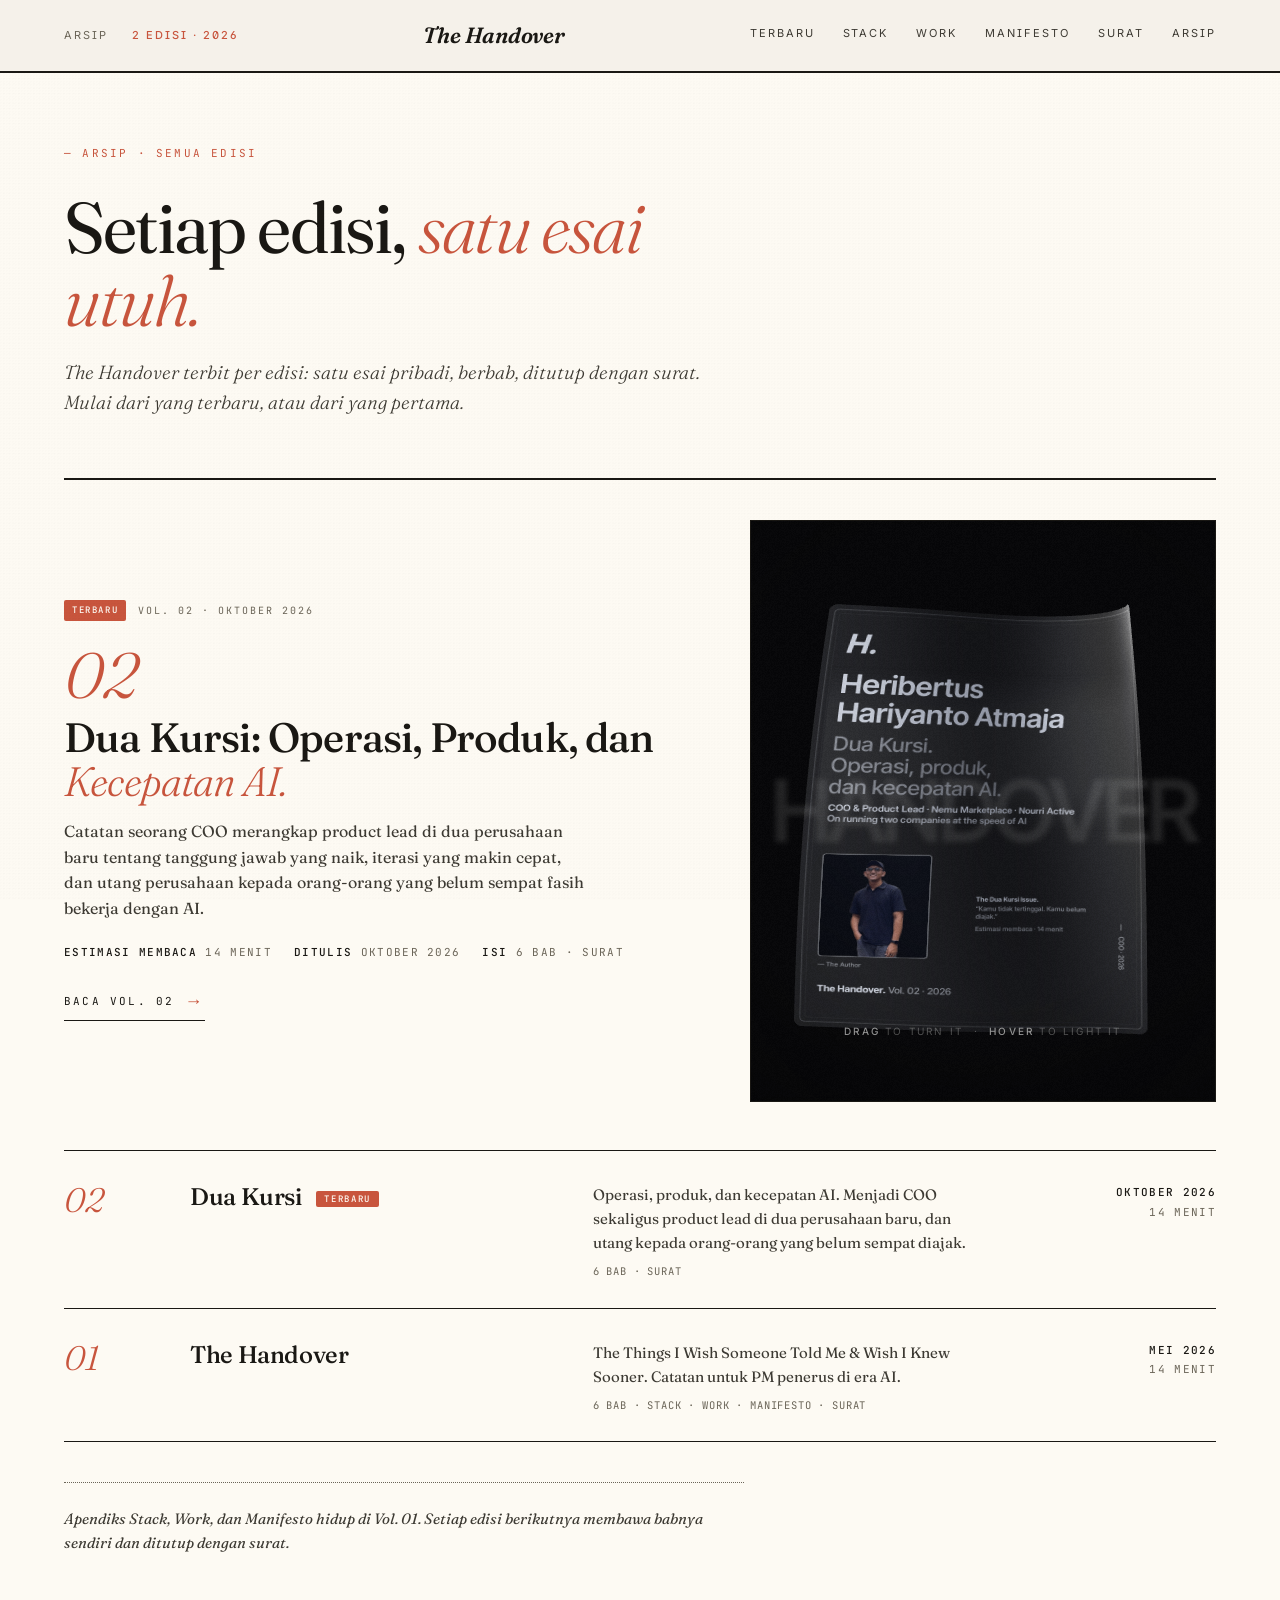
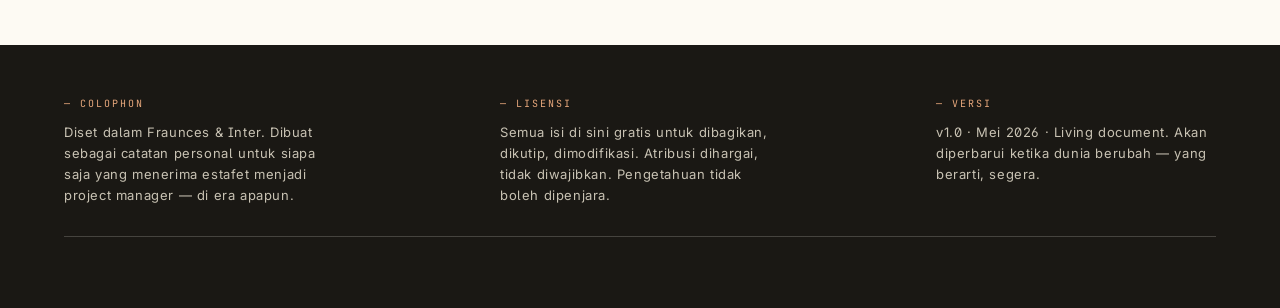
==== arsip/index.html @ 9d62be5c "Multi-issue site: WebGL paper hero, motion system, archive, Vol. 02 "Dua Kursi" - Hero is the ThreeU" ====
<!DOCTYPE html>
<html lang="id">
<head>
<meta charset="UTF-8">
<meta name="viewport" content="width=device-width, initial-scale=1.0">

<title>Arsip — The Handover · Heribertus Hariyanto Atmaja</title>
<meta name="description" content="Semua edisi The Handover, esai pribadi Heribertus Hariyanto Atmaja tentang menjadi project manager dan operator di era AI. Satu esai utuh per edisi.">
<meta name="author" content="Heribertus Hariyanto Atmaja">
<meta name="robots" content="index, follow">
<link rel="canonical" href="https://heri-page.vercel.app/arsip/">
<meta name="theme-color" content="#f5f1ea">
<meta name="color-scheme" content="light">
<link rel="icon" type="image/svg+xml" href="data:image/svg+xml,%3Csvg xmlns='http://www.w3.org/2000/svg' viewBox='0 0 32 32'%3E%3Crect width='32' height='32' fill='%23f5f1ea'/%3E%3Ctext x='16' y='24' font-family='Georgia,serif' font-size='22' font-weight='600' font-style='italic' fill='%23c8553d' text-anchor='middle'%3EH%3C/text%3E%3C/svg%3E">
<link rel="apple-touch-icon" href="/assets/author.jpg">
<meta property="og:type" content="website">
<meta property="og:site_name" content="The Handover">
<meta property="og:title" content="Arsip — The Handover">
<meta property="og:description" content="Semua edisi The Handover, satu esai pribadi utuh per edisi.">
<meta property="og:url" content="https://heri-page.vercel.app/arsip/">
<meta property="og:image" content="https://heri-page.vercel.app/assets/author.jpg">
<meta property="og:locale" content="id_ID">

<link rel="preconnect" href="https://fonts.googleapis.com">
<link rel="preconnect" href="https://fonts.gstatic.com" crossorigin>
<link href="https://fonts.googleapis.com/css2?family=Fraunces:opsz,wght@9..144,300;9..144,400;9..144,500;9..144,600;9..144,700;9..144,900&family=Inter:wght@300;400;500;600&family=JetBrains+Mono:wght@400;500&display=swap" rel="stylesheet">
<link rel="stylesheet" href="/src/shaders/threeui.css">
<link rel="stylesheet" href="/assets/site.css">
</head>
<body class="page-archive">

<!-- ============ MASTHEAD ============ -->
<header class="masthead">
  <div class="vol">
    <span>Arsip</span>
    <span>2 Edisi · 2026</span>
  </div>
  <div class="logo"><a href="/">The Handover</a></div>
  <nav>
    <a href="/">Terbaru</a>
    <a href="/#stack">Stack</a>
    <a href="/#portfolio">Work</a>
    <a href="/#manifesto">Manifesto</a>
    <a href="/#letter">Surat</a>
    <a href="/arsip/" aria-current="page">Arsip</a>
  </nav>
</header>

<!-- ============ ARSIP ============ -->
<main class="archive" id="arsip">
  <div class="archive-inner">
    <div class="section-label">— Arsip · Semua Edisi</div>
    <h1>Setiap edisi, <em>satu esai utuh.</em></h1>
    <p class="archive-lede">The Handover terbit per edisi: satu esai pribadi, berbab, ditutup dengan surat. Mulai dari yang terbaru, atau dari yang pertama.</p>

    <section class="issue-featured" aria-label="Edisi terbaru">
      <div>
        <div class="tag"><span class="issue-badge">Terbaru</span><span>Vol. 02 · Oktober 2026</span></div>
        <div class="num">02</div>
        <h2>Dua Kursi: Operasi, Produk, dan <em>Kecepatan AI.</em></h2>
        <p>Catatan seorang COO merangkap product lead di dua perusahaan baru tentang tanggung jawab yang naik, iterasi yang makin cepat, dan utang perusahaan kepada orang-orang yang belum sempat fasih bekerja dengan AI.</p>
        <div class="issue-meta"><span><b>Estimasi membaca</b> 14 menit</span><span><b>Ditulis</b> Oktober 2026</span><span><b>Isi</b> 6 bab · Surat</span></div>
        <a class="issue-cta" href="/vol-02-dua-kursi/">Baca Vol. 02 <i>→</i></a>
      </div>
      <!-- the cover is the issue's own glass sheet: <ThreeDPaper variant="original" /> with the Vol. 02 copy -->
      <div class="issue-cover" aria-hidden="true">
        <div class="shader-frame">
          <div class="threeui-background three-d-paper" data-variant="original" data-state="loading"
               data-sheet-title="Dua Kursi.|Operasi, produk,|dan kecepatan AI."
               data-sheet-vol="Vol. 02 · 2026"
               data-sheet-role="COO &amp; Product Lead · Nemu Marketplace · Nourri Active"
               data-sheet-kicker="On running two companies at the speed of AI"
               data-sheet-side="COO · 2026"
               data-sheet-issue="The Dua Kursi Issue."
               data-sheet-meta="Estimasi membaca · 14 menit"
               data-sheet-quote="“Kamu tidak tertinggal. Kamu belum diajak.”"
               style="position:relative;overflow:hidden;background:#08080a;pointer-events:auto"></div>
        </div>
        <div class="issue-cover-fallback"><span>Vol. 02 · 2026</span><strong>Dua Kursi</strong></div>
      </div>
    </section>

    <div class="issue-rows">
      <a class="issue" href="/vol-02-dua-kursi/">
        <div class="num">02</div>
        <div class="title">Dua Kursi <span class="issue-badge">Terbaru</span></div>
        <div class="desc">Operasi, produk, dan kecepatan AI. Menjadi COO sekaligus product lead di dua perusahaan baru, dan utang kepada orang-orang yang belum sempat diajak.<span>6 bab · Surat</span></div>
        <div class="side"><b>Oktober 2026</b>14 menit</div>
      </a>
      <a class="issue" href="/">
        <div class="num">01</div>
        <div class="title">The Handover</div>
        <div class="desc">The Things I Wish Someone Told Me &amp; Wish I Knew Sooner. Catatan untuk PM penerus di era AI.<span>6 bab · Stack · Work · Manifesto · Surat</span></div>
        <div class="side"><b>Mei 2026</b>14 menit</div>
      </a>
    </div>
    <p class="archive-note">Apendiks Stack, Work, dan Manifesto hidup di Vol. 01. Setiap edisi berikutnya membawa babnya sendiri dan ditutup dengan surat.</p>
  </div>
</main>

<!-- ============ COLOPHON ============ -->
<footer>
  <div class="colophon">
    <div class="colophon-block">
      <div class="ttl">— Colophon</div>
      <p>Diset dalam Fraunces &amp; Inter. Dibuat sebagai catatan personal untuk siapa saja yang menerima estafet menjadi project manager — di era apapun.</p>
    </div>
    <div class="colophon-block">
      <div class="ttl">— Lisensi</div>
      <p>Semua isi di sini gratis untuk dibagikan, dikutip, dimodifikasi. Atribusi dihargai, tidak diwajibkan. Pengetahuan tidak boleh dipenjara.</p>
    </div>
    <div class="colophon-block">
      <div class="ttl">— Versi</div>
      <p>v1.0 · Mei 2026 · Living document. Akan diperbarui ketika dunia berubah — yang berarti, segera.</p>
    </div>
  </div>
  <div class="footer-bottom">
    <span>© 2026 Heribertus Hariyanto Atmaja</span>
    <span>The Handover · Arsip semua edisi</span>
  </div>
</footer>

<script src="/assets/site.js" defer></script>

</body>
</html>
---- assets/site.css ----
/* The Handover — shared stylesheet. Extracted from index.html so every issue page and the archive share one design system. */
:root{
  --bg:#f5f1ea;
  --bg-alt:#ebe5d8;
  --ink:#1a1814;
  --ink-soft:#3d3a33;
  --muted:#6b6558;
  --rule:#1a1814;
  --accent:#c8553d;
  --accent-soft:#e8a87c;
  --paper:#fdfaf3;
  --highlight:#fff3a8;
}

*{box-sizing:border-box;margin:0;padding:0}
html{scroll-behavior:smooth}
.chapter,.intro,.toolstack,.portfolio,.manifesto,.letter{scroll-margin-top:80px}
@media (max-width:780px){
  .chapter,.intro,.toolstack,.portfolio,.manifesto,.letter{scroll-margin-top:64px}
}
:focus-visible{outline:2px solid var(--accent);outline-offset:3px;border-radius:2px}
body{
  background:var(--bg);
  color:var(--ink);
  font-family:'Fraunces',Georgia,serif;
  font-weight:400;
  line-height:1.6;
  overflow-x:hidden;
  font-feature-settings:"ss01","ss02";
}

/* Paper grain overlay */
body::before{
  content:"";
  position:fixed;
  inset:0;
  pointer-events:none;
  z-index:1;
  background-image:
    radial-gradient(circle at 20% 30%, rgba(0,0,0,0.015) 1px, transparent 1px),
    radial-gradient(circle at 80% 70%, rgba(0,0,0,0.02) 1px, transparent 1px);
  background-size:3px 3px, 5px 5px;
  opacity:0.6;
}

a{color:inherit;text-decoration:none}
a.ref{
  border-bottom:1px solid rgba(200,85,61,0.55);
  color:var(--accent);
  transition:all .2s ease;
  font-style:italic;
}
a.ref:hover{
  background:var(--accent);
  color:var(--paper);
  border-bottom-color:var(--accent);
}
a.ref:focus-visible{outline-offset:1px}

/* === MASTHEAD === */
.masthead{
  border-bottom:2px solid var(--ink);
  padding:18px 5vw;
  display:flex;
  justify-content:space-between;
  align-items:center;
  position:fixed;             /* floats over the hero; the page itself starts at y=0 underneath */
  top:0;left:0;right:0;
  background:var(--bg);
  z-index:50;
  font-family:'Inter',sans-serif;
  font-size:11px;
  text-transform:uppercase;
  letter-spacing:0.18em;
}
.masthead .vol{display:flex;gap:24px;color:var(--muted)}
.masthead .vol span:nth-child(2){color:var(--accent);font-weight:500}
.masthead .logo{
  font-family:'Fraunces',serif;
  font-size:22px;
  font-weight:600;
  font-style:italic;
  letter-spacing:-0.01em;
  text-transform:none;
}
.masthead nav{display:flex;gap:28px}
.masthead nav a{transition:color .2s;color:var(--ink-soft)}
.masthead nav a:hover{color:var(--accent)}

@media (max-width:780px){
  .masthead{flex-wrap:wrap;gap:10px;padding:14px 5vw}
  .masthead nav{display:none}
  .masthead .vol{font-size:10px;gap:14px}
}

/* === HERO === the banner is the ThreeUI 3D Paper scene alone. The glass
   sheet carries the name, title, role, kicker and quote itself, so no copy
   sits on top of it; the page's h1 stays in the DOM for search engines and
   screen readers (.sr-only). */
.hero{
  position:relative;
  overflow:hidden;
  background:#08080a;
  color:#f5f1ea;
  border-bottom:1px solid var(--ink);
  height:100vh;               /* full viewport: the fixed masthead floats over its top edge; vh fallback first */
  height:100svh;
  min-height:480px;
}
.hero-stage{
  position:absolute;
  inset:0;
  z-index:0;
}
.hero-stage .shader-frame{
  position:absolute;
  inset:0;
}
.hero-stage .three-d-paper{
  width:100%;
  height:100%;
}
/* the sheet's copy as real HTML: visually hidden (still read by assistive tech
   and search engines) unless WebGL is unavailable, when it becomes the banner */
.hero-text{
  position:absolute;
  width:1px;
  height:1px;
  padding:0;
  margin:-1px;
  overflow:hidden;
  clip:rect(0,0,0,0);
  white-space:nowrap;
  border:0;
}
.hero.no-webgl .hero-stage{display:none}
.hero.no-webgl .hero-text{
  position:absolute;
  inset:0;
  width:auto;
  height:auto;
  margin:0;
  padding:0 5vw;
  clip:auto;
  white-space:normal;
  display:flex;
  flex-direction:column;
  justify-content:center;
  gap:20px;
  max-width:820px;
}
.hero.no-webgl .hero-kicker{font-family:'JetBrains Mono',monospace;font-size:12px;letter-spacing:0.15em;text-transform:uppercase;color:var(--accent-soft)}
.hero.no-webgl h1{font-family:'Fraunces',serif;font-size:clamp(40px,5vw,88px);line-height:0.94;font-weight:400;letter-spacing:-0.035em}
.hero.no-webgl .hero-byline{font-family:'Inter',sans-serif;font-size:13px;letter-spacing:0.12em;text-transform:uppercase;line-height:1.7;color:rgba(245,241,234,.6)}
.hero.no-webgl blockquote{font-style:italic;font-size:16px;line-height:1.5;color:rgba(245,241,234,.78);padding-left:14px;border-left:3px solid var(--accent-soft);max-width:480px}
/* while the 630 KB scene loads: a faint outline where the sheet will land */
.hero-stage .three-d-paper::after{
  content:"";
  position:absolute;
  left:50%;
  top:50%;
  height:73.5%;
  aspect-ratio:2.30/2.72;
  max-width:88%;
  transform:translate(-50%,-50%);
  border:1px solid rgba(255,255,255,.16);
  border-radius:4px;
  opacity:0;
  transition:opacity .5s ease;
  pointer-events:none;
}
.hero-stage .three-d-paper[data-state="loading"]::after{opacity:1}
/* a quiet way down: the only host-side element drawn on the banner */
.hero-cue{
  position:absolute;
  left:5vw;
  bottom:28px;
  z-index:1;
  display:flex;
  align-items:center;
  gap:12px;
  font-family:'JetBrains Mono',monospace;
  font-size:11px;
  letter-spacing:0.2em;
  text-transform:uppercase;
  color:rgba(245,241,234,.55);
  transition:color .2s;
}
.hero-cue::before{
  content:"";
  width:32px;
  height:1px;
  background:currentColor;
}
.hero-cue:hover{color:var(--accent-soft)}

/* touch devices: the sheet keeps moving, but stops swallowing swipes so the page scrolls */
@media (pointer:coarse){
  .hero-stage .three-d-paper iframe,.issue-cover .three-d-paper iframe{pointer-events:none !important}
}

/* phones: a shorter band (72svh, never under 480px) keeps the sheet framed
   instead of floating in a full-height void */
@media (max-width:780px){
  .hero{height:72vh;height:72svh;min-height:480px;max-height:720px}
  .hero-cue{bottom:20px}
}

/* === DROPCAP INTRO === */
.intro{
  padding:80px 5vw;
  border-bottom:1px solid var(--ink);
  background:var(--paper);
}
.intro-inner{
  max-width:780px;
  margin:0 auto;
}
.intro .section-label{
  font-family:'JetBrains Mono',monospace;
  font-size:11px;
  letter-spacing:0.2em;
  color:var(--accent);
  text-transform:uppercase;
  margin-bottom:40px;
  text-align:center;
}
.intro p{
  font-size:22px;
  line-height:1.65;
  margin-bottom:24px;
  color:var(--ink-soft);
  font-weight:300;
}
.intro p:first-of-type::first-letter{
  font-family:'Fraunces',serif;
  float:left;
  font-size:96px;
  line-height:0.85;
  font-weight:500;
  padding:6px 14px 0 0;
  color:var(--accent);
  font-style:italic;
}
.intro p strong{
  font-weight:500;
  color:var(--ink);
  background:linear-gradient(transparent 65%, var(--highlight) 65%);
  padding:0 2px;
}
.intro p strong.no-mark{background:none;padding:0}

/* === CHAPTER === */
.chapter{
  padding:100px 5vw;
  border-bottom:1px solid var(--ink);
  position:relative;
}
.chapter:nth-child(even){background:var(--bg-alt)}
.chapter-inner{
  max-width:1200px;
  margin:0 auto;
  display:grid;
  grid-template-columns:200px 1fr;
  gap:80px;
}
.chapter-meta{
  position:sticky;
  top:120px;
  align-self:start;
}
.chapter-number{
  font-family:'Fraunces',serif;
  font-style:italic;
  font-size:96px;
  line-height:0.9;
  font-weight:300;
  color:var(--accent);
  margin-bottom:14px;
}
.chapter-tag{
  font-family:'JetBrains Mono',monospace;
  font-size:11px;
  letter-spacing:0.18em;
  text-transform:uppercase;
  color:var(--muted);
  padding-top:14px;
  border-top:1px solid var(--ink);
}
.chapter-tag span{display:block;color:var(--ink);margin-top:4px;font-weight:500}

.chapter-body h2{
  font-family:'Fraunces',serif;
  font-size:clamp(36px,5vw,64px);
  line-height:1.02;
  font-weight:400;
  letter-spacing:-0.025em;
  margin-bottom:28px;
  max-width:680px;
}
.chapter-body h2 em{font-style:italic;color:var(--accent);font-weight:300}
.chapter-body .lede{
  font-size:20px;
  line-height:1.55;
  color:var(--ink-soft);
  margin-bottom:40px;
  max-width:640px;
  font-weight:300;
  font-style:italic;
}
.chapter-body p{
  font-size:18px;
  line-height:1.75;
  margin-bottom:22px;
  max-width:620px;
  color:var(--ink-soft);
}
.chapter-body p strong{color:var(--ink);font-weight:600}
.chapter-body h3{
  font-family:'Fraunces',serif;
  font-size:24px;
  font-weight:600;
  letter-spacing:-0.01em;
  margin:40px 0 14px;
  color:var(--ink);
}
.chapter-body h3::before{
  content:"§ ";
  color:var(--accent);
  font-style:italic;
  font-weight:300;
}

.pullquote{
  font-family:'Fraunces',serif;
  font-style:italic;
  font-size:32px;
  line-height:1.3;
  color:var(--ink);
  margin:48px 0;
  padding:32px 0;
  border-top:2px solid var(--ink);
  border-bottom:2px solid var(--ink);
  font-weight:400;
  max-width:680px;
  position:relative;
}
.pullquote::before{
  content:"\201C";
  font-size:80px;
  position:absolute;
  top:-8px;
  left:-50px;
  color:var(--accent);
  line-height:1;
  font-style:normal;
}
.pullquote.side{
  border-top:none;
  border-bottom:none;
  border-left:3px solid var(--accent);
  padding:8px 0 8px 28px;
  font-size:28px;
}
.pullquote.side::before{display:none}
.pullquote.minimal{
  border:none;
  padding:8px 0;
  font-size:30px;
  text-align:center;
  max-width:560px;
  margin:48px auto;
}
.pullquote.minimal::before{
  position:static;
  display:block;
  font-size:48px;
  text-align:center;
  margin-bottom:-12px;
}
@media (max-width:780px){
  .pullquote::before{display:none}
  .pullquote.side{padding-left:18px}
}

ul.notes{
  list-style:none;
  margin:24px 0 32px;
  padding:0;
  max-width:640px;
}
ul.notes li{
  padding:14px 0 14px 32px;
  border-bottom:1px dotted var(--muted);
  font-size:17px;
  line-height:1.65;
  color:var(--ink-soft);
  position:relative;
}
ul.notes li::before{
  content:"❦";
  position:absolute;
  left:0;
  top:14px;
  color:var(--accent);
  font-size:16px;
}
ul.notes li:last-child{border-bottom:none}
ul.notes li strong{color:var(--ink);font-weight:600}

/* Reference box at end of each chapter */
.refs{
  margin-top:48px;
  padding:24px 28px;
  background:var(--paper);
  border-left:3px solid var(--accent);
  max-width:640px;
}
.refs .refs-title{
  font-family:'JetBrains Mono',monospace;
  font-size:10px;
  letter-spacing:0.2em;
  text-transform:uppercase;
  color:var(--accent);
  margin-bottom:14px;
}
.refs ol{
  list-style:none;
  counter-reset:refs;
  padding:0;
}
.refs ol li{
  counter-increment:refs;
  padding:8px 0 8px 32px;
  position:relative;
  font-size:14px;
  line-height:1.5;
  color:var(--ink-soft);
  border-bottom:1px dotted #d0c8b5;
}
.refs ol li:last-child{border-bottom:none}
.refs ol li::before{
  content:"[" counter(refs) "]";
  position:absolute;
  left:0;
  top:8px;
  font-family:'JetBrains Mono',monospace;
  font-size:11px;
  color:var(--accent);
  font-weight:500;
}

@media (max-width:980px){
  .chapter-inner{grid-template-columns:1fr;gap:30px}
  .chapter-meta{position:static;display:flex;align-items:baseline;gap:14px}
  .chapter-number{font-size:42px;margin-bottom:0}
  .chapter-tag{border-top:none;padding-top:0;font-size:10px}
  .chapter-tag span{display:inline;margin-top:0;margin-left:6px}
}

/* === TOOL STACK SECTION === */
.toolstack{
  padding:100px 5vw;
  background:var(--ink);
  color:var(--bg);
  border-bottom:1px solid var(--ink);
}
.toolstack-inner{max-width:1200px;margin:0 auto}
.toolstack .section-label{
  font-family:'JetBrains Mono',monospace;
  font-size:11px;
  letter-spacing:0.2em;
  color:var(--accent-soft);
  text-transform:uppercase;
  margin-bottom:30px;
}
.toolstack h2{
  font-family:'Fraunces',serif;
  font-size:clamp(36px,5vw,72px);
  font-weight:300;
  letter-spacing:-0.025em;
  line-height:1.02;
  margin-bottom:60px;
  max-width:900px;
}
.toolstack h2 em{font-style:italic;color:var(--accent-soft)}

.tool-grid{
  display:grid;
  grid-template-columns:repeat(3,1fr);
  gap:1px;
  background:rgba(245,241,234,0.15);
  border:1px solid rgba(245,241,234,0.15);
}
.tool-card{
  background:var(--ink);
  padding:32px 28px;
  transition:background .3s;
  cursor:default;
  position:relative;
}
.tool-card:hover{background:#252118}
.tool-card .tool-cat{
  font-family:'JetBrains Mono',monospace;
  font-size:10px;
  letter-spacing:0.18em;
  color:var(--accent-soft);
  text-transform:uppercase;
  margin-bottom:14px;
}
.tool-card h4{
  font-family:'Fraunces',serif;
  font-size:24px;
  font-weight:500;
  margin-bottom:8px;
  letter-spacing:-0.01em;
}
.tool-card h4 a{
  border-bottom:1px solid transparent;
  transition:border-color .2s;
}
.tool-card h4 a:hover{border-bottom-color:var(--accent-soft)}
.tool-card p{
  font-size:14px;
  line-height:1.55;
  color:#c8c2b3;
  font-weight:300;
}
.tool-card .use-case{
  margin-top:14px;
  padding-top:14px;
  border-top:1px dotted rgba(245,241,234,0.2);
  font-size:13px;
  font-style:italic;
  color:var(--accent-soft);
}

@media (max-width:780px){.tool-grid{grid-template-columns:1fr}}

/* === PORTFOLIO / SELECTED WORK === */
.portfolio{
  padding:100px 5vw;
  background:var(--paper);
  border-bottom:1px solid var(--ink);
  position:relative;
}
.portfolio-inner{max-width:1200px;margin:0 auto}
.portfolio .section-label{
  font-family:'JetBrains Mono',monospace;
  font-size:11px;
  letter-spacing:0.2em;
  color:var(--accent);
  text-transform:uppercase;
  margin-bottom:30px;
}
.portfolio h2{
  font-family:'Fraunces',serif;
  font-size:clamp(36px,5vw,72px);
  font-weight:400;
  letter-spacing:-0.025em;
  line-height:1.02;
  margin-bottom:24px;
  max-width:900px;
}
.portfolio h2 em{font-style:italic;color:var(--accent);font-weight:300}
.portfolio .portfolio-lede{
  font-size:19px;
  line-height:1.6;
  color:var(--ink-soft);
  max-width:680px;
  margin-bottom:70px;
  font-style:italic;
  font-weight:300;
}

.project-list{
  display:flex;
  flex-direction:column;
  border-top:2px solid var(--ink);
}
.project{
  display:grid;
  grid-template-columns:80px 1fr 1.5fr 180px;
  gap:40px;
  padding:36px 0 32px;
  border-bottom:1px solid var(--ink);
  align-items:start;
  transition:background .3s, padding-left .3s;
  position:relative;
}
.project:hover{
  background:var(--bg-alt);
  padding-left:16px;
}
.project::after{
  content:"→";
  position:absolute;
  right:0;
  top:36px;
  font-size:24px;
  color:var(--muted);
  opacity:0;
  transition:opacity .3s, transform .3s;
  font-family:'Fraunces',serif;
}
.project:hover::after{opacity:1; transform:translateX(4px)}

.project-number{
  font-family:'Fraunces',serif;
  font-style:italic;
  font-size:36px;
  font-weight:300;
  color:var(--accent);
  line-height:1;
}
.project-title{
  font-family:'Fraunces',serif;
  font-size:26px;
  font-weight:500;
  letter-spacing:-0.015em;
  line-height:1.15;
  color:var(--ink);
}
.project-title .project-status{
  display:inline-block;
  font-family:'JetBrains Mono',monospace;
  font-size:9px;
  letter-spacing:0.18em;
  text-transform:uppercase;
  background:var(--accent);
  color:var(--paper);
  padding:3px 8px;
  margin-left:10px;
  vertical-align:middle;
  font-weight:500;
  border-radius:2px;
}
.project-title .project-status.current{background:var(--ink)}
.project-desc{
  font-size:15px;
  line-height:1.65;
  color:var(--ink-soft);
}
.project-desc .project-stack{
  display:block;
  margin-top:10px;
  font-family:'JetBrains Mono',monospace;
  font-size:11px;
  letter-spacing:0.08em;
  color:var(--muted);
  text-transform:uppercase;
}
.project-meta{
  text-align:right;
  font-family:'JetBrains Mono',monospace;
  font-size:11px;
  letter-spacing:0.12em;
  color:var(--muted);
  text-transform:uppercase;
  line-height:1.8;
}
.project-meta strong{
  display:block;
  color:var(--ink);
  font-weight:500;
}
.project-meta .meta-flag{
  display:inline-block;
  width:18px;
  height:12px;
  margin-right:6px;
  vertical-align:-1px;
  border:1px solid rgba(26,24,20,0.2);
}

@media (max-width:980px){
  .project{
    grid-template-columns:50px 1fr;
    gap:18px 20px;
    padding:30px 0 26px;
  }
  .project-number{font-size:28px}
  .project-title{font-size:22px; grid-column:2}
  .project-desc{grid-column:1 / -1; padding-left:0; margin-top:6px}
  .project-meta{grid-column:1 / -1; text-align:left; margin-top:8px}
  .project::after{display:none}
  .project:hover{padding-left:0}
}

.portfolio-note{
  margin-top:50px;
  padding-top:30px;
  border-top:1px dotted var(--muted);
  font-size:15px;
  line-height:1.6;
  color:var(--ink-soft);
  font-style:italic;
  max-width:680px;
}
.portfolio-note strong{
  font-style:normal;
  color:var(--ink);
  font-weight:500;
}

/* === MANIFESTO === */
.manifesto{
  padding:120px 5vw;
  background:var(--paper);
  border-bottom:1px solid var(--ink);
  text-align:center;
}
.manifesto-inner{max-width:900px;margin:0 auto}
.manifesto .section-label{
  font-family:'JetBrains Mono',monospace;
  font-size:11px;
  letter-spacing:0.2em;
  color:var(--accent);
  text-transform:uppercase;
  margin-bottom:40px;
}
.manifesto h2{
  font-family:'Fraunces',serif;
  font-size:clamp(40px,6vw,88px);
  font-weight:300;
  font-style:italic;
  letter-spacing:-0.03em;
  line-height:1.05;
  margin-bottom:48px;
}
.manifesto h2 strong{
  font-style:normal;
  font-weight:500;
  background:linear-gradient(transparent 65%, var(--highlight) 65%);
  padding:0 4px;
}
.manifesto .principles{
  display:grid;
  grid-template-columns:repeat(2,1fr);
  gap:48px 60px;
  text-align:left;
  margin-top:60px;
}
.principle{position:relative;padding-top:16px}
.principle::before{
  content:"";
  position:absolute;
  top:0;
  left:0;
  width:40px;
  height:2px;
  background:var(--accent);
}
.principle h3{
  font-family:'Fraunces',serif;
  font-size:22px;
  font-weight:600;
  letter-spacing:-0.01em;
  margin-bottom:10px;
}
.principle p{
  font-size:15px;
  line-height:1.6;
  color:var(--ink-soft);
}
@media (max-width:780px){.manifesto .principles{grid-template-columns:1fr}}

/* === CLOSING LETTER === */
.letter{
  padding:120px 5vw;
  background:var(--bg);
}
.letter-inner{
  max-width:680px;
  margin:0 auto;
  position:relative;
}
.letter .stamp{
  position:absolute;
  top:-40px;
  right:-20px;
  font-family:'JetBrains Mono',monospace;
  font-size:10px;
  color:var(--accent);
  border:2px solid var(--accent);
  padding:14px 18px;
  letter-spacing:0.15em;
  transform:rotate(8deg);
  text-transform:uppercase;
  background:var(--paper);
}
@media (max-width:780px){.letter .stamp{position:static;display:inline-block;transform:none;margin-bottom:30px}}

.letter .salutation{
  font-family:'Fraunces',serif;
  font-style:italic;
  font-size:36px;
  font-weight:400;
  margin-bottom:32px;
  letter-spacing:-0.01em;
}
.letter p{
  font-family:'Fraunces',serif;
  font-size:19px;
  line-height:1.7;
  color:var(--ink-soft);
  margin-bottom:22px;
  font-weight:400;
}
.letter p strong{color:var(--ink);font-weight:500}
.letter .signoff{
  margin-top:48px;
  padding-top:32px;
  border-top:1px solid var(--ink);
}
.letter .signoff-text{
  font-family:'Fraunces',serif;
  font-style:italic;
  font-size:22px;
  margin-bottom:8px;
}
.letter .signature{
  font-family:'Fraunces',serif;
  font-size:42px;
  font-weight:500;
  font-style:italic;
  color:var(--accent);
  letter-spacing:-0.02em;
  margin-bottom:6px;
}
.letter .signature-role{
  font-family:'JetBrains Mono',monospace;
  font-size:11px;
  letter-spacing:0.18em;
  text-transform:uppercase;
  color:var(--muted);
}

.contact-strip{
  margin-top:60px;
  padding:32px;
  border:1px solid var(--ink);
  display:flex;
  justify-content:space-between;
  align-items:center;
  flex-wrap:wrap;
  gap:24px;
  background:var(--paper);
}
.contact-strip .ct-label{
  font-family:'JetBrains Mono',monospace;
  font-size:11px;
  letter-spacing:0.2em;
  text-transform:uppercase;
  color:var(--muted);
}
.contact-strip .ct-links{display:flex;gap:24px;flex-wrap:wrap}
.contact-strip .ct-links a{
  font-family:'Inter',sans-serif;
  font-size:13px;
  letter-spacing:0.05em;
  border-bottom:1px solid var(--ink);
  padding-bottom:2px;
  transition:all .2s;
}
.contact-strip .ct-links a:hover{color:var(--accent);border-color:var(--accent)}

/* === COLOPHON === */
footer{
  background:var(--ink);
  color:var(--bg);
  padding:50px 5vw 30px;
  font-family:'Inter',sans-serif;
  font-size:12px;
  letter-spacing:0.05em;
}
footer .colophon{
  max-width:1200px;
  margin:0 auto;
  display:flex;
  justify-content:space-between;
  align-items:flex-start;
  flex-wrap:wrap;
  gap:30px;
  padding-bottom:30px;
  border-bottom:1px solid rgba(245,241,234,0.2);
}
footer .colophon-block{max-width:280px}
footer .colophon-block .ttl{
  font-family:'JetBrains Mono',monospace;
  font-size:10px;
  letter-spacing:0.2em;
  text-transform:uppercase;
  color:var(--accent-soft);
  margin-bottom:10px;
}
footer .colophon-block p{
  font-size:13px;
  line-height:1.6;
  color:#c8c2b3;
}
footer .footer-bottom{
  max-width:1200px;
  margin:24px auto 0;
  display:flex;
  justify-content:space-between;
  flex-wrap:wrap;
  gap:14px;
  color:#8a8475;
  font-size:11px;
  text-transform:uppercase;
  letter-spacing:0.15em;
}

/* === RESPONSIVE TYPOGRAPHY === */
@media (max-width:600px){
  .chapter{padding:70px 5vw}
  .intro,.toolstack,.manifesto,.letter{padding:70px 5vw}
  .tool-card{padding:24px 20px}
}

/* ===================================================================
   MOTION SYSTEM — editorial. The type and the rules move, the body copy
   stays still. Pre-states exist only on .fx (added by the script at the
   end of the page) or under html.js, so with JS off everything renders
   as before. Interactive layer: reading-progress line, sliding active-nav
   indicator, chapter numerals that fill as they are read, hover underlines
   that draw, pointer spotlight on cards and rows, transform-only row hover.
   =================================================================== */
:root{--ease-out:cubic-bezier(.22,1,.36,1);--ease-io:cubic-bezier(.65,0,.35,1);--settle:cubic-bezier(.34,1.45,.64,1)}

/* --- Masthead: reading-progress line riding the bottom rule --- */
.js .masthead::after{content:"";position:absolute;left:0;right:0;bottom:-2px;height:2px;background:var(--accent);transform:scaleX(var(--read,0));transform-origin:0 50%;pointer-events:none}
/* nav: hover underline draws L→R and retracts to the right; an accent indicator slides to the active link */
.js .masthead nav{position:relative}
.js .masthead nav a{padding-bottom:3px;background:linear-gradient(currentColor,currentColor) right bottom/0 1px no-repeat;transition:color .2s,background-size .35s var(--ease-io)}
.js .masthead nav a:hover,.js .masthead nav a:focus-visible{background-position:left bottom;background-size:100% 1px}
.js .masthead nav a.is-active{color:var(--ink)}
.js .masthead nav a.is-active:hover,.js .masthead nav a.is-active:focus-visible{color:var(--accent)}
.js .masthead nav::after{content:"";position:absolute;left:0;bottom:0;width:1px;height:1px;background:var(--accent);opacity:0;transform:translateX(var(--nav-x,0px)) scaleX(var(--nav-w,0));transform-origin:0 50%;transition:transform .5s var(--ease-io),opacity .3s;pointer-events:none}
.js .masthead nav.has-active::after{opacity:1}
/* over the hero the masthead is transparent and set in light type; once the reader
   scrolls (JS adds .is-scrolled past 8px) the cream bar and the ink rule return */
.js .masthead{transition:background-color .35s var(--ease-io),border-color .35s var(--ease-io)}
.js .masthead .logo,.js .masthead .vol,.js .masthead .vol span{transition:color .35s var(--ease-io)}
.js .has-hero .masthead:not(.is-scrolled){background:transparent;border-bottom-color:transparent}
.js .has-hero .masthead:not(.is-scrolled) .logo{color:#f5f1ea}
.js .has-hero .masthead:not(.is-scrolled) .vol{color:rgba(245,241,234,.62)}
.js .has-hero .masthead:not(.is-scrolled) .vol span:nth-child(2){color:var(--accent-soft)}
.js .has-hero .masthead:not(.is-scrolled) nav a{color:rgba(245,241,234,.72)}
.js .has-hero .masthead:not(.is-scrolled) nav a.is-active{color:#f5f1ea}
.js .has-hero .masthead:not(.is-scrolled) nav a:hover,.js .has-hero .masthead:not(.is-scrolled) nav a:focus-visible,
.js .has-hero .masthead:not(.is-scrolled) nav a.is-active:hover,.js .has-hero .masthead:not(.is-scrolled) nav a.is-active:focus-visible{color:var(--accent-soft)}

/* --- Kickers --- */
.section-label.fx{opacity:0;transform:translateX(-12px);transition:opacity .6s,transform .7s var(--ease-out)}
.section-label.fx.show{opacity:1;transform:none}

/* --- Masked word reveal (h2). Padding + negative margin give glyphs and italic overhangs headroom --- */
.is-split .w{display:inline-block;vertical-align:top;overflow:hidden;padding:.08em .12em .16em;margin:-.08em -.12em -.16em}
.is-split .w>span{display:inline-block;transition:transform .9s var(--ease-out);transition-delay:min(calc(var(--i,0) * 45ms + 80ms),640ms)}
.fx.is-split:not(.show) .w>span{transform:translateY(125%)}

/* --- Intro dropcap (JS wraps the letter; ::first-letter neutralised on that paragraph only) --- */
.intro p.has-dropcap::first-letter{float:none;font-size:inherit;line-height:inherit;padding:0;color:inherit;font-style:inherit;font-weight:inherit}
.intro .dropcap{float:left;font-family:'Fraunces',serif;font-size:96px;line-height:.85;font-weight:500;font-style:italic;padding:6px 14px 0 0;color:var(--accent)}
.intro p.fx .dropcap{opacity:0;transform:translateY(.18em);transition:opacity .5s .1s,transform .9s .1s var(--settle)}
.intro p.fx.show .dropcap{opacity:1;transform:none}

/* --- Marker highlights sweep in (intro strong, manifesto h2 strong) --- */
.fx.mark{background-repeat:no-repeat;background-size:0% 100%;transition:background-size .8s var(--ease-io) .25s}
.fx.mark.show{background-size:100% 100%}

/* --- Chapter meta: numeral settles, tag rule draws, numeral fills as the chapter is read --- */
.chapter-meta.fx .chapter-number{opacity:0;transform:translateY(.28em);transition:opacity .6s,transform 1s var(--settle)}
.chapter-meta.fx.show .chapter-number{opacity:1;transform:none}
.chapter-tag{position:relative}
.chapter-meta.fx .chapter-tag{border-top-color:transparent}
.chapter-meta.fx .chapter-tag::before{content:"";position:absolute;left:0;right:0;top:-1px;height:1px;background:var(--ink);transform:scaleX(0);transform-origin:left;transition:transform .9s var(--ease-io) .15s}
.chapter-meta.fx.show .chapter-tag::before{transform:scaleX(1)}
/* a translucent veil in the section's own colour covers the unread part of the numeral;
   --depth (0→1, set on .chapter while scrolling) uncovers it from the bottom up */
.js .chapter-number{position:relative}
.js .chapter-number::after{content:"";position:absolute;inset:0 -.12em 0 -.12em;background:rgba(245,241,234,.68);clip-path:inset(0 0 calc(var(--depth,0) * 100%) 0);pointer-events:none;transition:clip-path .25s linear}
.js .chapter:nth-child(even) .chapter-number::after{background:rgba(235,229,216,.7)}
@media (max-width:980px){.chapter-meta.fx .chapter-tag::before{display:none}}

/* --- Chapter body --- */
.lede.fx,.portfolio-lede.fx{opacity:0;transform:translateY(10px);transition:opacity .7s .35s,transform .8s .35s var(--ease-out)}
.lede.fx.show,.portfolio-lede.fx.show{opacity:1;transform:none}
.chapter-body h3.fx{clip-path:inset(-.15em 100% -.4em -.1em);transition:clip-path .9s var(--ease-io)}
.chapter-body h3.fx.show{clip-path:inset(-.15em -.2em -.4em -.1em)}

/* pullquote rules draw, quote mark inks in */
.pullquote.fx:not(.side):not(.minimal){border-color:transparent;background:linear-gradient(var(--ink),var(--ink)) left top/0% 2px no-repeat,linear-gradient(var(--ink),var(--ink)) left bottom/0% 2px no-repeat;background-origin:border-box;transition:background-size 1s var(--ease-io)}
.pullquote.fx.show:not(.side):not(.minimal){background-size:100% 2px,100% 2px}
.pullquote.side.fx{border-left-color:transparent;background:linear-gradient(var(--accent),var(--accent)) left top/3px 0% no-repeat;background-origin:border-box;transition:background-size .9s var(--ease-io)}
.pullquote.side.fx.show{background-size:3px 100%}
.pullquote.fx::before{opacity:0;transform:translateY(-12px);transition:opacity .5s .45s,transform .7s .45s var(--settle)}
.pullquote.fx.show::before{opacity:1;transform:none}

/* fleuron bullets settle, staggered */
ul.notes.fx li::before{opacity:0;transform:scale(.3) rotate(-60deg);transition:opacity .4s,transform .7s var(--settle);transition-delay:calc(var(--i,0) * 80ms)}
ul.notes.fx.show li::before{opacity:1;transform:none}

/* refs: accent bar grows, items slide in */
.refs{position:relative}
.refs.fx{border-left-color:transparent}
.refs.fx::before{content:"";position:absolute;left:-3px;top:0;bottom:0;width:3px;background:var(--accent);transform:scaleY(0);transform-origin:top;transition:transform .9s var(--ease-io)}
.refs.fx.show::before{transform:scaleY(1)}
.refs.fx ol li{opacity:0;transform:translateX(-8px);transition:opacity .5s calc(var(--i,0) * 70ms + .2s),transform .6s var(--ease-out) calc(var(--i,0) * 70ms + .2s)}
.refs.fx.show ol li{opacity:1;transform:none}

/* --- Toolstack --- */
.tool-card.fx{opacity:0;transform:translateY(16px);transition:background .3s,opacity .6s calc(var(--i,0) * 70ms),transform .8s var(--ease-out) calc(var(--i,0) * 70ms)}
.tool-card.fx.show{opacity:1;transform:none}
.js .tool-card h4 a{border-bottom-color:transparent;background:linear-gradient(var(--accent-soft),var(--accent-soft)) right bottom/0 1px no-repeat;transition:background-size .35s var(--ease-io)}
.js .tool-card h4 a:hover,.js .tool-card h4 a:focus-visible{border-bottom-color:transparent;background-position:left bottom;background-size:100% 1px}

/* pointer spotlight (dark cards + project rows); content lifted above the glow */
.spot>*{position:relative}
.spot::before{content:"";position:absolute;inset:0;pointer-events:none;opacity:0;transition:opacity .45s;background:radial-gradient(280px circle at var(--mx,50%) var(--my,50%),var(--spot,rgba(232,168,124,.16)),transparent 65%)}
.spot:hover::before{opacity:1}
.project.spot{--spot:rgba(200,85,61,.09)}

/* --- Portfolio --- */
.project-list.fx{border-top-color:transparent;background:linear-gradient(var(--ink),var(--ink)) left top/0% 2px no-repeat;background-origin:border-box;transition:background-size 1.1s var(--ease-io)}
.project-list.fx.show{background-size:100% 2px}
.project.fx{opacity:0;transform:translateY(14px);transition:background .3s,padding-left .3s,opacity .7s,transform .8s var(--ease-out)}
.project.fx.show{opacity:1;transform:none}
@media (hover:hover) and (min-width:981px){
  .js .project:hover{padding-left:0}  /* transform-only "row opens" replaces the layout-shifting hover */
  .js .project>.project-number,.js .project>.project-title,.js .project>.project-desc,.js .project>.project-meta{transition:transform .45s var(--ease-out)}
  .js .project:hover>.project-number,.js .project:hover>.project-title,.js .project:hover>.project-desc{transform:translateX(14px)}
  .js .project:hover>.project-meta{transform:translateX(-34px)}  /* makes room for the → arrow */
}

/* --- Manifesto --- */
.principle.fx::before{transform:scaleX(0);transform-origin:left;transition:transform .8s var(--ease-io) calc(var(--i,0) * 90ms)}
.principle.fx.show::before{transform:none}
.principle.fx h3,.principle.fx p{opacity:0;transform:translateY(8px);transition:opacity .6s calc(var(--i,0) * 90ms + .15s),transform .7s var(--ease-out) calc(var(--i,0) * 90ms + .15s)}
.principle.fx.show h3,.principle.fx.show p{opacity:1;transform:none}
@media (hover:hover){.js .principle::before{transition:transform .5s var(--ease-out)}.js .principle:hover::before{transform:scaleX(2.5)}}

/* --- Letter: the stamp comes down like a stamp, the signature writes itself --- */
.letter .stamp.fx{opacity:0;transition:opacity .2s .4s}
.letter .stamp.fx.show{opacity:1}
@media (min-width:781px){
  .letter .stamp.fx.show{animation:stamp-in .9s cubic-bezier(.2,.8,.2,1) .4s backwards}
}
@keyframes stamp-in{0%{transform:rotate(-4deg) scale(1.35)}45%{transform:rotate(11deg) scale(.98)}70%{transform:rotate(6deg) scale(1.02)}100%{transform:rotate(8deg) scale(1)}}
.letter .salutation.fx{clip-path:inset(-.2em 100% -.4em -.1em);transition:clip-path 1s var(--ease-io)}
.letter .salutation.fx.show{clip-path:inset(-.2em -.2em -.4em -.1em)}
.letter .signoff.fx{border-top-color:transparent;background:linear-gradient(var(--ink),var(--ink)) left top/0% 1px no-repeat;background-origin:border-box;transition:background-size 1s var(--ease-io)}
.letter .signoff.fx.show{background-size:100% 1px}
.letter .signoff.fx .signature{clip-path:inset(-.25em 100% -.45em -.1em);transition:clip-path 1.4s var(--ease-io) .4s}
.letter .signoff.fx.show .signature{clip-path:inset(-.25em -.3em -.45em -.1em)}
.letter .signoff.fx .signoff-text,.letter .signoff.fx .signature-role{opacity:0;transition:opacity .7s .3s}
.letter .signoff.fx .signature-role{transition-delay:1.5s}
.letter .signoff.fx.show .signoff-text,.letter .signoff.fx.show .signature-role{opacity:1}

/* --- Contact strip --- */
.contact-strip.fx{opacity:0;transform:translateY(12px);transition:opacity .7s,transform .8s var(--ease-out)}
.contact-strip.fx.show{opacity:1;transform:none}
.js .contact-strip .ct-links a{background:linear-gradient(var(--accent),var(--accent)) right bottom/0 1px no-repeat;background-origin:border-box;transition:color .2s,border-color .2s,background-size .35s var(--ease-io)}
.js .contact-strip .ct-links a:hover,.js .contact-strip .ct-links a:focus-visible{border-color:transparent;background-position:left bottom;background-size:100% 1px}

/* --- Footer --- */
footer .colophon.fx{border-bottom-color:transparent;background:linear-gradient(rgba(245,241,234,.2),rgba(245,241,234,.2)) left bottom/0% 1px no-repeat;background-origin:border-box;transition:background-size 1.1s var(--ease-io) .3s}
footer .colophon.fx.show{background-size:100% 1px}
footer .colophon.fx .colophon-block{opacity:0;transform:translateY(10px);transition:opacity .6s calc(var(--i,0) * 90ms),transform .7s var(--ease-out) calc(var(--i,0) * 90ms)}
footer .colophon.fx.show .colophon-block{opacity:1;transform:none}
footer .footer-bottom.fx{opacity:0;transition:opacity .8s .3s}
footer .footer-bottom.fx.show{opacity:1}

/* --- Reduced motion: durations go to ~0 everywhere; the scroll-linked lines, the
   numeral veil and the spotlight are dropped so the page is simply still --- */
@media (prefers-reduced-motion: reduce){
  html{scroll-behavior:auto}
  *,*::before,*::after{animation-duration:0.01ms !important;animation-iteration-count:1 !important;transition-duration:0.01ms !important}
  .js .masthead::after,.js .chapter-number::after,.spot::before{display:none}
  .js .masthead nav::after{transition:none}
}
@media (forced-colors:active){
  .js .chapter-number::after,.js .masthead::after{display:none}
}

/* === ARSIP (issue index) ===
   The featured issue's cover is the real WebGL sheet in a 4:5 plate; the other
   issues use the same row grammar as Selected Work. */
.page-archive .archive{padding:calc(73px + 72px) 5vw 90px;background:var(--paper);border-bottom:1px solid var(--ink)}
.archive-inner{max-width:1200px;margin:0 auto}
.archive .section-label{font-family:'JetBrains Mono',monospace;font-size:11px;letter-spacing:0.2em;color:var(--accent);text-transform:uppercase;margin-bottom:28px}
.archive h1{font-family:'Fraunces',serif;font-size:clamp(40px,5.6vw,80px);font-weight:400;letter-spacing:-0.025em;line-height:1.02;max-width:16ch;margin-bottom:20px}
.archive h1 em{font-style:italic;font-weight:300;color:var(--accent)}
.archive .archive-lede{font-size:19px;line-height:1.6;color:var(--ink-soft);max-width:680px;margin-bottom:60px;font-style:italic;font-weight:300}
.issue-featured{display:grid;grid-template-columns:1.15fr .85fr;gap:56px;align-items:center;padding:40px 0 48px;border-top:2px solid var(--ink);border-bottom:1px solid var(--ink)}
.issue-featured .tag{display:flex;align-items:center;gap:12px;font-family:'JetBrains Mono',monospace;font-size:10px;letter-spacing:0.2em;text-transform:uppercase;color:var(--muted);margin-bottom:22px}
.issue-badge{display:inline-block;font-family:'JetBrains Mono',monospace;font-size:9px;letter-spacing:0.18em;text-transform:uppercase;background:var(--accent);color:var(--paper);padding:3px 8px;border-radius:2px;font-weight:500}
.issue-badge.ink{background:var(--ink)}
.issue-featured .num{font-family:'Fraunces',serif;font-style:italic;font-weight:300;font-size:64px;line-height:1;color:var(--accent);margin-bottom:8px}
.issue-featured h2{font-family:'Fraunces',serif;font-size:clamp(28px,3.2vw,44px);font-weight:500;letter-spacing:-0.02em;line-height:1.08;margin-bottom:16px}
.issue-featured h2 em{font-style:italic;font-weight:300;color:var(--accent)}
.issue-featured p{font-size:16px;line-height:1.6;color:var(--ink-soft);max-width:52ch;margin-bottom:22px}
.issue-meta{font-family:'JetBrains Mono',monospace;font-size:11px;letter-spacing:0.12em;text-transform:uppercase;color:var(--muted);display:flex;flex-wrap:wrap;gap:8px 22px}
.issue-meta b{color:var(--ink);font-weight:500}
.issue-cta{display:inline-flex;align-items:center;gap:10px;margin-top:26px;font-family:'JetBrains Mono',monospace;font-size:11px;letter-spacing:0.2em;text-transform:uppercase;color:var(--ink);border-bottom:1px solid var(--ink);padding-bottom:4px;transition:color .2s,border-color .2s}
.issue-cta:hover{color:var(--accent);border-color:var(--accent)}
.issue-cta i{font-style:normal;font-family:'Fraunces',serif;font-size:18px;color:var(--accent)}
.issue-cover{position:relative;aspect-ratio:4/5;background:#08080a;border:1px solid var(--ink);overflow:hidden}
.issue-cover .shader-frame{position:absolute;inset:0}
.issue-cover .three-d-paper{width:100%;height:100%}
.issue-cover .three-d-paper::after{content:"";position:absolute;left:50%;top:50%;height:73.5%;aspect-ratio:2.30/2.72;max-width:88%;transform:translate(-50%,-50%);border:1px solid rgba(255,255,255,.16);border-radius:4px;opacity:0;transition:opacity .5s ease;pointer-events:none}
.issue-cover .three-d-paper[data-state="loading"]::after{opacity:1}
.issue-rows{display:flex;flex-direction:column}
.issue{display:grid;grid-template-columns:90px 1.2fr 1.3fr 190px;gap:36px;padding:32px 0 28px;border-bottom:1px solid var(--ink);align-items:start;position:relative;color:inherit;transition:background .3s}
a.issue:hover{background:var(--bg-alt)}
a.issue::after{content:"→";position:absolute;right:0;top:32px;font-family:'Fraunces',serif;font-size:22px;color:var(--muted);opacity:0;transition:opacity .3s,transform .3s}
a.issue:hover::after{opacity:1;transform:translateX(4px)}
.issue .num{font-family:'Fraunces',serif;font-style:italic;font-size:34px;font-weight:300;color:var(--accent);line-height:1}
.issue .title{font-family:'Fraunces',serif;font-size:24px;font-weight:500;letter-spacing:-0.015em;line-height:1.15}
.issue .title .issue-badge{margin-left:10px;vertical-align:middle}
.issue .desc{font-size:15px;line-height:1.6;color:var(--ink-soft)}
.issue .desc span{display:block;margin-top:8px;font-family:'JetBrains Mono',monospace;font-size:10.5px;letter-spacing:0.08em;color:var(--muted);text-transform:uppercase}
.issue .side{text-align:right;font-family:'JetBrains Mono',monospace;font-size:11px;letter-spacing:0.12em;color:var(--muted);text-transform:uppercase;line-height:1.8}
.issue .side b{display:block;color:var(--ink);font-weight:500}
.issue.is-soon .num,.issue.is-soon .title{color:var(--muted)}
.archive-note{margin-top:40px;padding-top:24px;border-top:1px dotted var(--muted);font-size:15px;line-height:1.6;color:var(--ink-soft);font-style:italic;max-width:680px}
@media (max-width:980px){
  .issue-featured{grid-template-columns:1fr;gap:32px}
  .issue{grid-template-columns:52px 1fr;gap:16px 18px;padding:26px 0 24px}
  .issue .num{font-size:28px}
  .issue .title{font-size:21px;grid-column:2}
  .issue .desc{grid-column:1 / -1}
  .issue .side{grid-column:1 / -1;text-align:left}
  a.issue::after{display:none}
}

/* === EDISI LAIN (end of an issue): previous / next issue, link to the archive === */
.issues-next{padding:64px 5vw 72px;background:var(--bg);border-bottom:1px solid var(--ink)}
.issues-next-inner{max-width:680px;margin:0 auto}
.issues-next .section-label{font-family:'JetBrains Mono',monospace;font-size:11px;letter-spacing:0.2em;color:var(--accent);text-transform:uppercase;margin-bottom:18px}
.issues-next-grid{display:grid;grid-template-columns:1fr 1fr;border-top:2px solid var(--ink)}
.issues-next-item{display:grid;gap:8px;padding:24px 22px 26px;border-bottom:1px solid var(--ink);color:inherit;transition:background .3s}
.issues-next-item:first-child{border-right:1px solid var(--ink)}
a.issues-next-item:hover{background:var(--bg-alt)}
.issues-next-item .dir{font-family:'JetBrains Mono',monospace;font-size:10px;letter-spacing:0.2em;text-transform:uppercase;color:var(--muted)}
.issues-next-item .num{font-family:'Fraunces',serif;font-style:italic;font-weight:300;font-size:30px;color:var(--accent);line-height:1}
.issues-next-item .t{font-family:'Fraunces',serif;font-size:22px;font-weight:500;letter-spacing:-0.015em;line-height:1.15}
.issues-next-item .m{font-family:'JetBrains Mono',monospace;font-size:10.5px;letter-spacing:0.12em;text-transform:uppercase;color:var(--muted)}
.issues-next-item.is-soon .num,.issues-next-item.is-soon .t{color:var(--muted)}
@media (max-width:600px){.issues-next-grid{grid-template-columns:1fr}.issues-next-item:first-child{border-right:0}}

/* === DRAFT banner (unpublished issue pages) === */
.draft-banner{position:fixed;left:0;right:0;bottom:0;z-index:60;padding:10px 5vw;background:var(--accent);color:var(--paper);font-family:'JetBrains Mono',monospace;font-size:10px;letter-spacing:0.2em;text-transform:uppercase;text-align:center}
/* a page that carries the fixed draft banner keeps its footer clear of it */
body:has(.draft-banner){padding-bottom:40px}
/* no WebGL on the archive: the plate shows the issue's name instead of an empty black box */
.issue-cover-fallback{display:none;position:absolute;inset:0;flex-direction:column;justify-content:flex-end;gap:6px;padding:28px;color:#f5f1ea;background:#08080a}
.issue-cover-fallback span{font-family:'JetBrains Mono',monospace;font-size:10px;letter-spacing:0.2em;text-transform:uppercase;color:var(--accent-soft)}
.issue-cover-fallback strong{font-family:'Fraunces',serif;font-size:28px;font-weight:500;letter-spacing:-0.02em;line-height:1.1}
.issue-cover.no-webgl .shader-frame{display:none}
.issue-cover.no-webgl .issue-cover-fallback{display:flex}
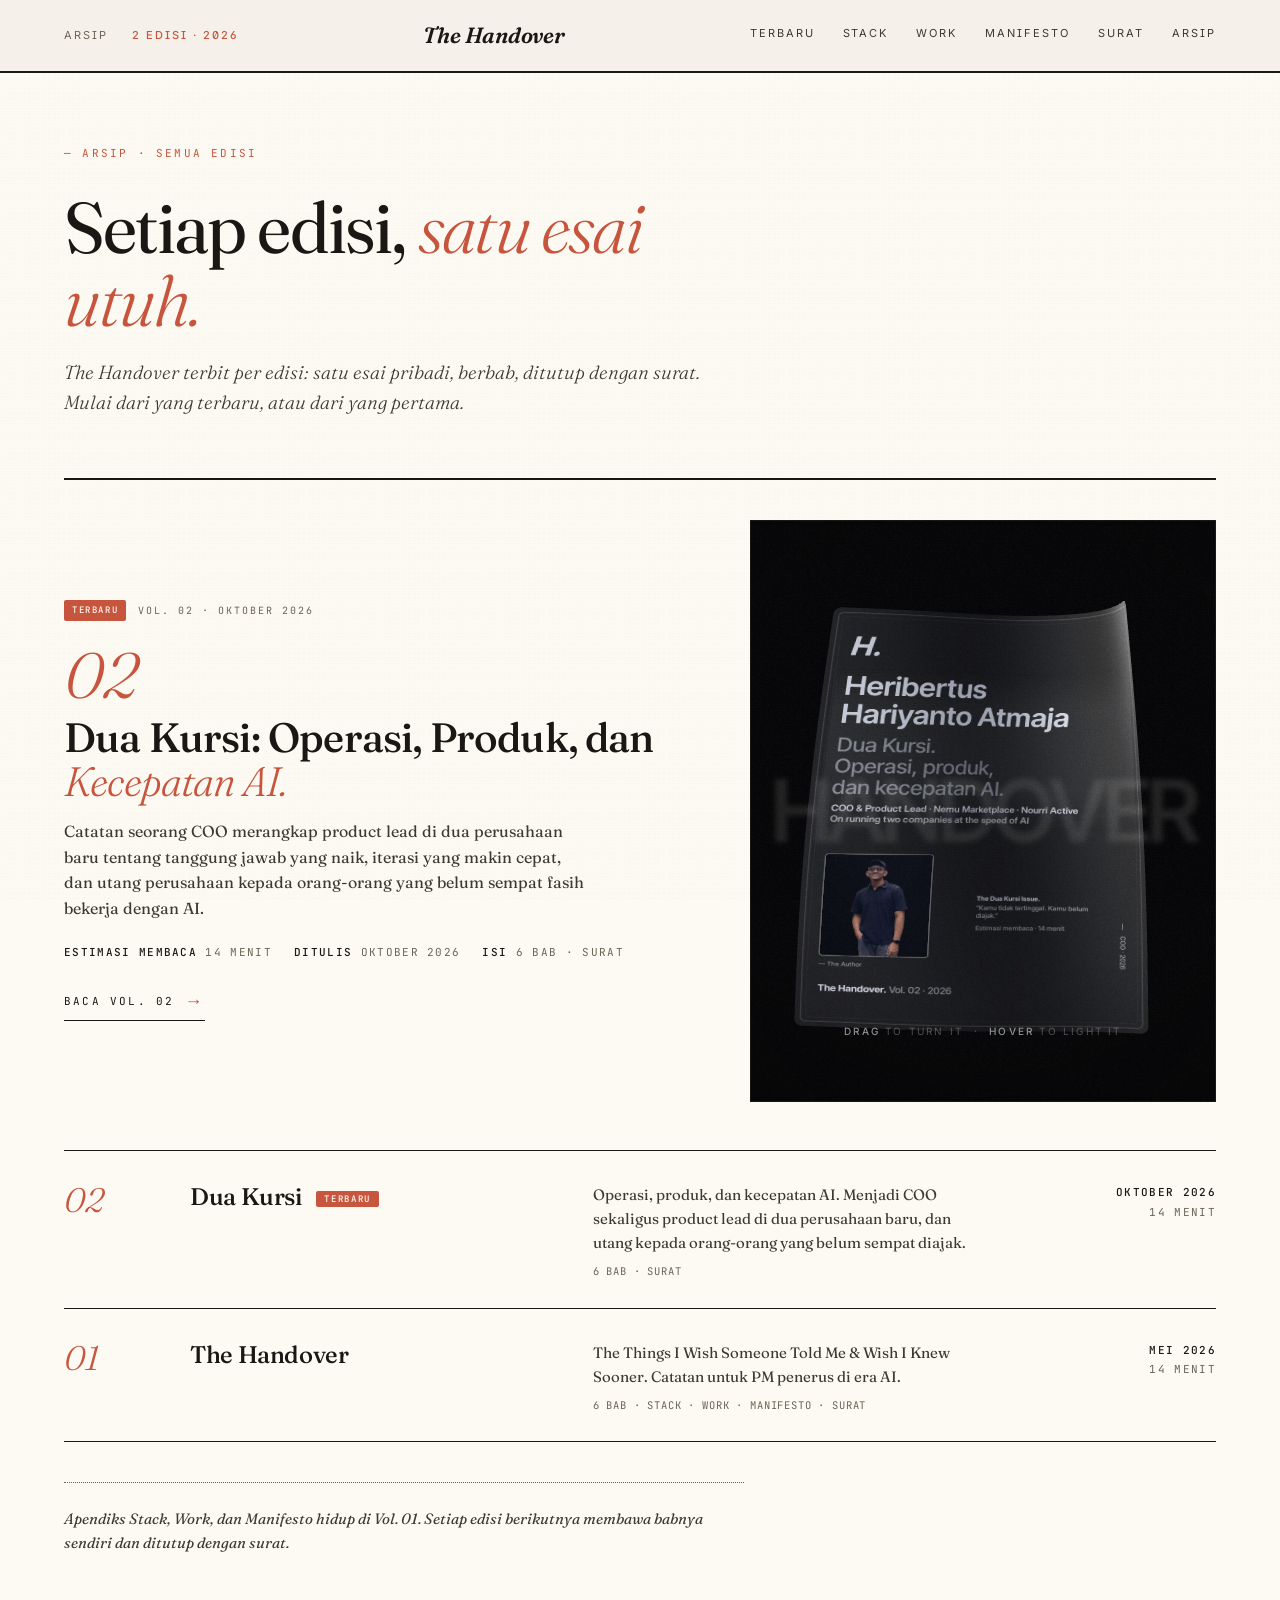
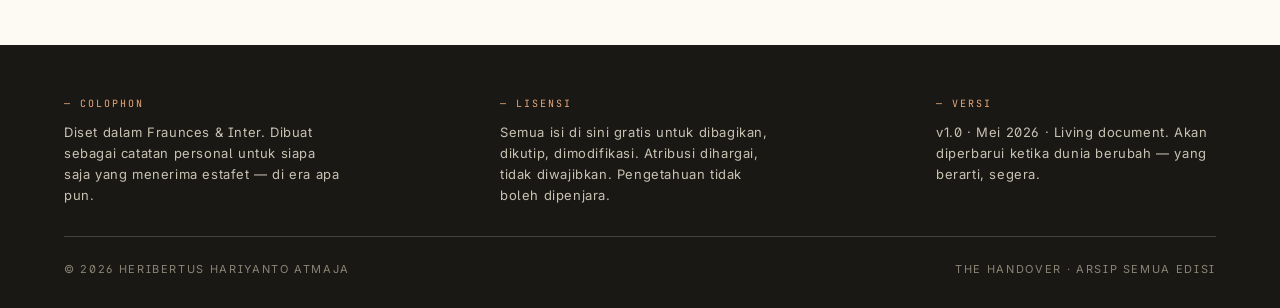
==== commit 6a9a84ef: "Vol. 02: proofreading fixes, colophon dates, Open Graph meta Co-Authored-By: Claude Fable 5.1 <norep" ====
--- a/arsip/index.html
+++ b/arsip/index.html
@@ -103,7 +103,7 @@
   <div class="colophon">
     <div class="colophon-block">
       <div class="ttl">— Colophon</div>
-      <p>Diset dalam Fraunces &amp; Inter. Dibuat sebagai catatan personal untuk siapa saja yang menerima estafet menjadi project manager — di era apapun.</p>
+      <p>Diset dalam Fraunces &amp; Inter. Dibuat sebagai catatan personal untuk siapa saja yang menerima estafet — di era apa pun.</p>
     </div>
     <div class="colophon-block">
       <div class="ttl">— Lisensi</div>
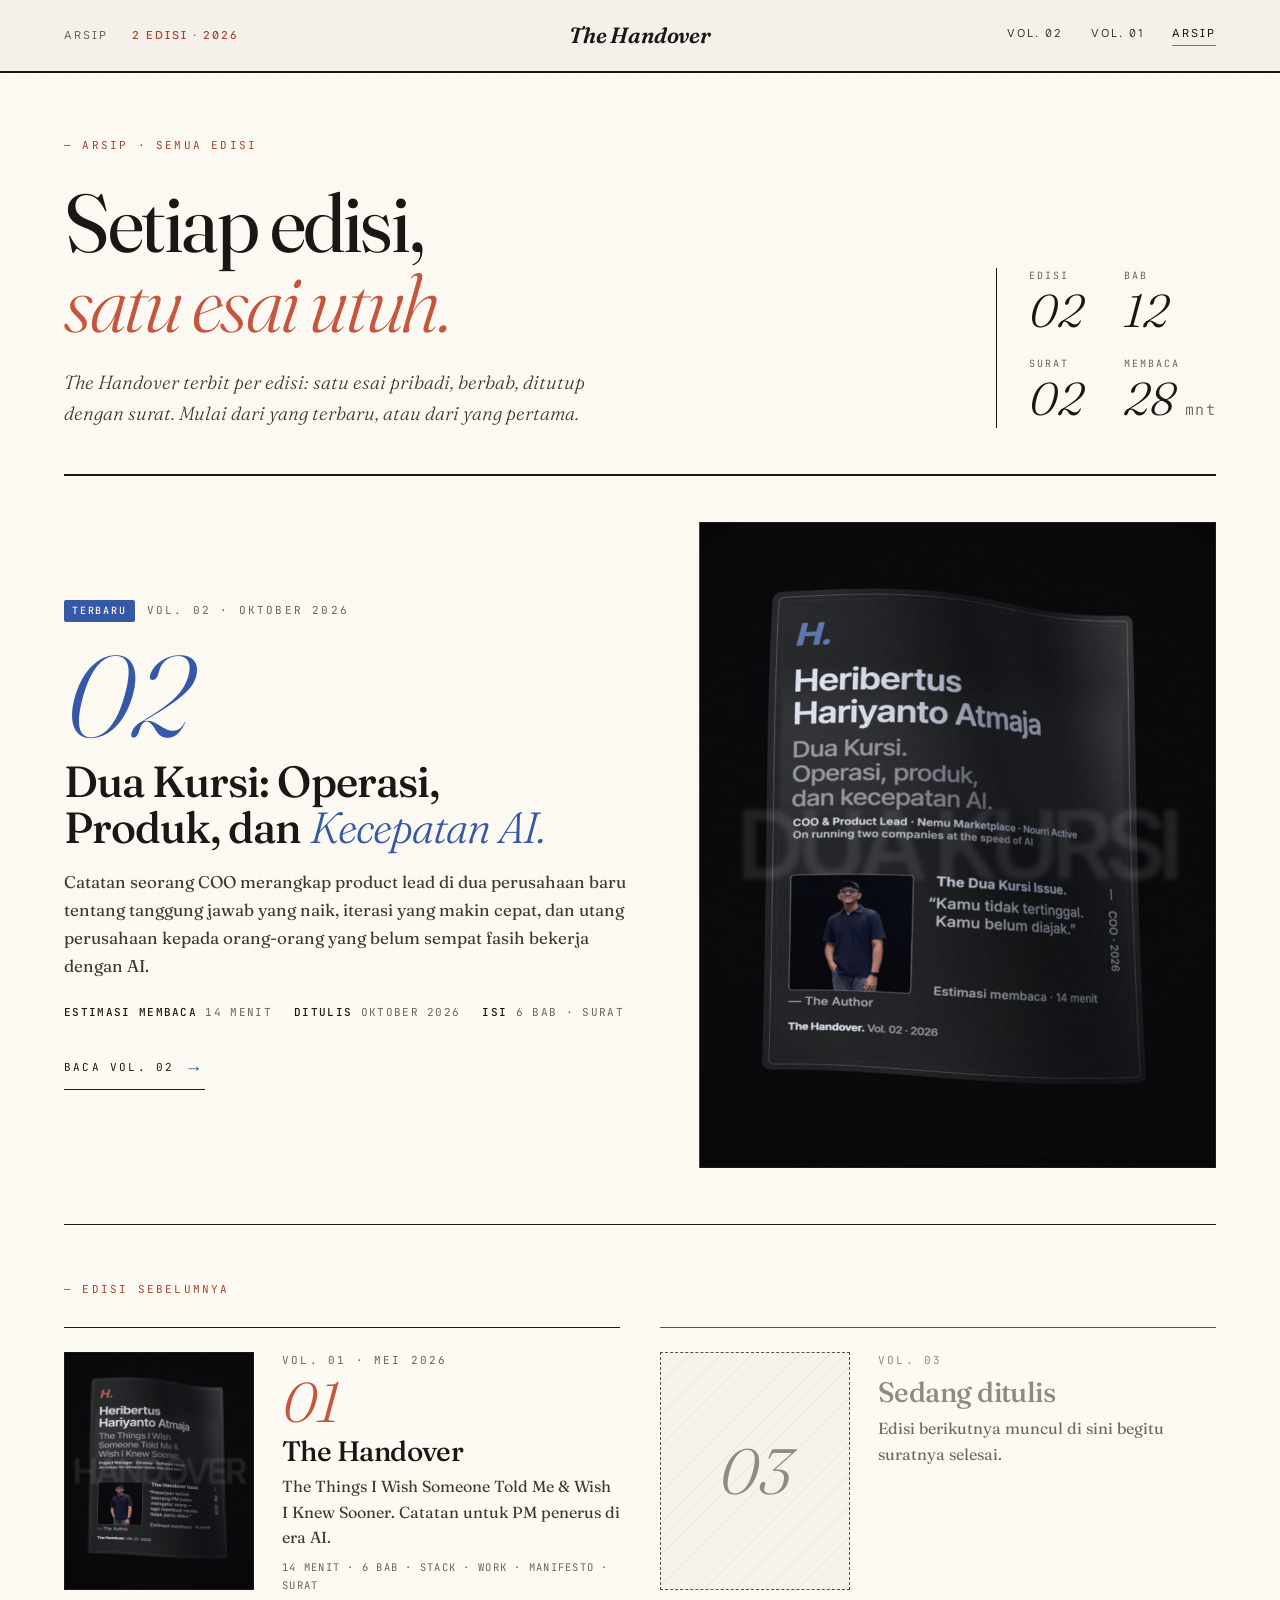
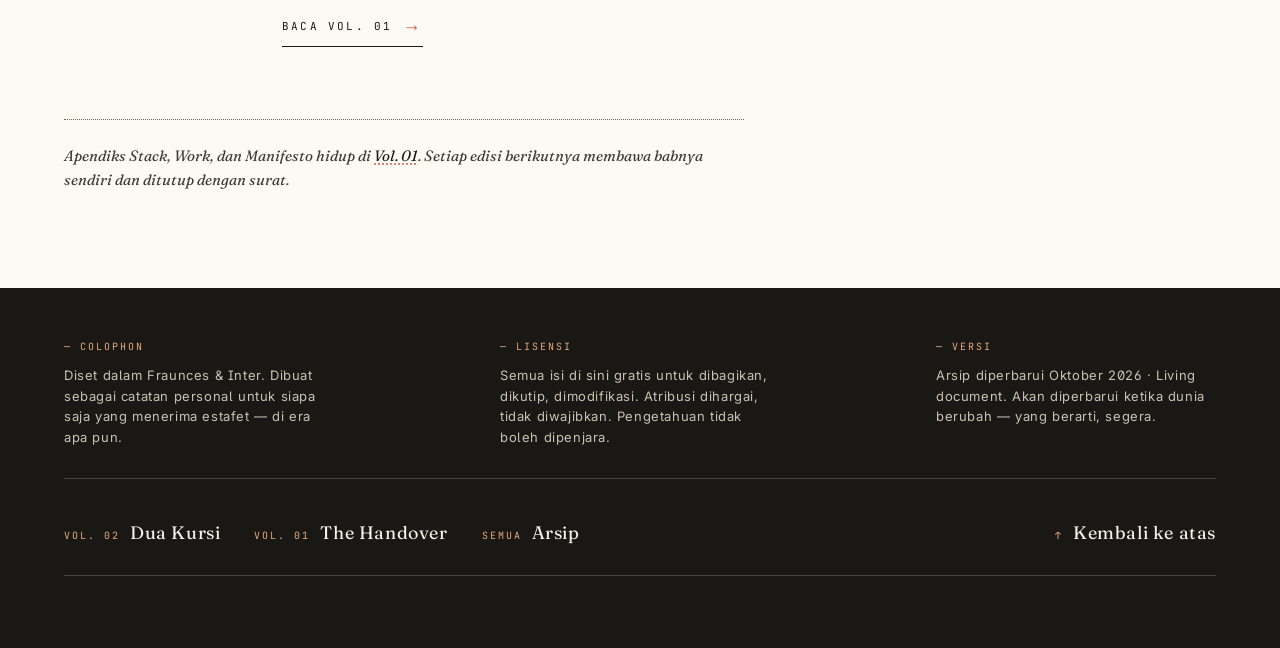
==== commit 663fabb8: "Redesign stages 1–3: fixes, reader layer, signature visuals, living covers Stage 1: subheads and let" ====
--- a/arsip/index.html
+++ b/arsip/index.html
@@ -8,7 +8,7 @@
 <meta name="description" content="Semua edisi The Handover, esai pribadi Heribertus Hariyanto Atmaja tentang menjadi project manager dan operator di era AI. Satu esai utuh per edisi.">
 <meta name="author" content="Heribertus Hariyanto Atmaja">
 <meta name="robots" content="index, follow">
-<link rel="canonical" href="https://heri-page.vercel.app/arsip/">
+<link rel="canonical" href="https://heri-page.pages.dev/arsip/">
 <meta name="theme-color" content="#f5f1ea">
 <meta name="color-scheme" content="light">
 <link rel="icon" type="image/svg+xml" href="data:image/svg+xml,%3Csvg xmlns='http://www.w3.org/2000/svg' viewBox='0 0 32 32'%3E%3Crect width='32' height='32' fill='%23f5f1ea'/%3E%3Ctext x='16' y='24' font-family='Georgia,serif' font-size='22' font-weight='600' font-style='italic' fill='%23c8553d' text-anchor='middle'%3EH%3C/text%3E%3C/svg%3E">
@@ -17,17 +17,27 @@
 <meta property="og:site_name" content="The Handover">
 <meta property="og:title" content="Arsip — The Handover">
 <meta property="og:description" content="Semua edisi The Handover, satu esai pribadi utuh per edisi.">
-<meta property="og:url" content="https://heri-page.vercel.app/arsip/">
-<meta property="og:image" content="https://heri-page.vercel.app/assets/author.jpg">
+<meta property="og:url" content="https://heri-page.pages.dev/arsip/">
+<meta property="og:image" content="https://heri-page.pages.dev/assets/og/arsip.jpg">
+<meta property="og:image:width" content="1200">
+<meta property="og:image:height" content="630">
+<meta name="twitter:card" content="summary_large_image">
+<meta name="twitter:image" content="https://heri-page.pages.dev/assets/og/arsip.jpg">
 <meta property="og:locale" content="id_ID">
 
 <link rel="preconnect" href="https://fonts.googleapis.com">
 <link rel="preconnect" href="https://fonts.gstatic.com" crossorigin>
-<link href="https://fonts.googleapis.com/css2?family=Fraunces:opsz,wght@9..144,300;9..144,400;9..144,500;9..144,600;9..144,700;9..144,900&family=Inter:wght@300;400;500;600&family=JetBrains+Mono:wght@400;500&display=swap" rel="stylesheet">
-<link rel="stylesheet" href="/src/shaders/threeui.css">
+<link href="https://fonts.googleapis.com/css2?family=Fraunces:ital,opsz,wght@0,9..144,300..900;1,9..144,300..700&family=Inter:wght@300;400;500;600&family=JetBrains+Mono:wght@400;500&display=swap" rel="stylesheet">
+<script>try{if(JSON.parse(localStorage.getItem('handover:theme'))==='dark')document.documentElement.setAttribute('data-theme','dark')}catch(e){}</script>
+<!-- instant hops between issues: prerender a page once the reader hovers or presses its link -->
+<script type="speculationrules">{"prerender":[{"where":{"and":[{"href_matches":"/*"},{"not":{"href_matches":"/src/*"}}]},"eagerness":"moderate"}]}</script>
 <link rel="stylesheet" href="/assets/site.css">
+<link rel="stylesheet" href="/assets/reader.css">
 </head>
 <body class="page-archive">
+<script>if ("IntersectionObserver" in window) document.documentElement.classList.add("js");</script>
+<a class="skip-link" href="#main">Langsung ke isi</a>
+<span id="top"></span>
 
 <!-- ============ MASTHEAD ============ -->
 <header class="masthead">
@@ -36,36 +46,42 @@
     <span>2 Edisi · 2026</span>
   </div>
   <div class="logo"><a href="/">The Handover</a></div>
-  <nav>
-    <a href="/">Terbaru</a>
-    <a href="/#stack">Stack</a>
-    <a href="/#portfolio">Work</a>
-    <a href="/#manifesto">Manifesto</a>
-    <a href="/#letter">Surat</a>
-    <a href="/arsip/" aria-current="page">Arsip</a>
+  <nav aria-label="Edisi">
+    <a href="/vol-02-dua-kursi/">Vol. 02</a>
+    <a href="/">Vol. 01</a>
+    <a href="/arsip/" aria-current="page" class="is-here">Arsip</a>
   </nav>
 </header>
 
 <!-- ============ ARSIP ============ -->
-<main class="archive" id="arsip">
+<main class="archive" id="main">
   <div class="archive-inner">
-    <div class="section-label">— Arsip · Semua Edisi</div>
-    <h1>Setiap edisi, <em>satu esai utuh.</em></h1>
-    <p class="archive-lede">The Handover terbit per edisi: satu esai pribadi, berbab, ditutup dengan surat. Mulai dari yang terbaru, atau dari yang pertama.</p>
+    <header class="archive-head">
+      <div class="section-label">— Arsip · Semua Edisi</div>
+      <h1>Setiap edisi, <em>satu esai utuh.</em></h1>
+      <p class="archive-lede">The Handover terbit per edisi: satu esai pribadi, berbab, ditutup dengan surat. Mulai dari yang terbaru, atau dari yang pertama.</p>
+      <dl class="archive-stats">
+        <div><dt>Edisi</dt><dd>02</dd></div>
+        <div><dt>Bab</dt><dd>12</dd></div>
+        <div><dt>Surat</dt><dd>02</dd></div>
+        <div><dt>Membaca</dt><dd>28<small> mnt</small></dd></div>
+      </dl>
+    </header>
 
-    <section class="issue-featured" aria-label="Edisi terbaru">
-      <div>
+    <section class="issue-featured issue-02" aria-labelledby="featured-title">
+      <div class="issue-featured-text">
         <div class="tag"><span class="issue-badge">Terbaru</span><span>Vol. 02 · Oktober 2026</span></div>
-        <div class="num">02</div>
-        <h2>Dua Kursi: Operasi, Produk, dan <em>Kecepatan AI.</em></h2>
+        <div class="num" aria-hidden="true">02</div>
+        <h2 id="featured-title"><a href="/vol-02-dua-kursi/">Dua Kursi: Operasi, Produk, dan <em>Kecepatan AI.</em></a></h2>
         <p>Catatan seorang COO merangkap product lead di dua perusahaan baru tentang tanggung jawab yang naik, iterasi yang makin cepat, dan utang perusahaan kepada orang-orang yang belum sempat fasih bekerja dengan AI.</p>
         <div class="issue-meta"><span><b>Estimasi membaca</b> 14 menit</span><span><b>Ditulis</b> Oktober 2026</span><span><b>Isi</b> 6 bab · Surat</span></div>
-        <a class="issue-cta" href="/vol-02-dua-kursi/">Baca Vol. 02 <i>→</i></a>
+        <a class="issue-cta" href="/vol-02-dua-kursi/" data-progress-for="/vol-02-dua-kursi/">Baca Vol. 02 <i aria-hidden="true">→</i></a>
       </div>
-      <!-- the cover is the issue's own glass sheet: <ThreeDPaper variant="original" /> with the Vol. 02 copy -->
+      <!-- the cover is the issue's own glass sheet: <ThreeDPaper variant="original" /> with the Vol. 02 copy; a click opens the issue -->
       <div class="issue-cover" aria-hidden="true">
         <div class="shader-frame">
           <div class="threeui-background three-d-paper" data-variant="original" data-state="loading"
+               data-href="/vol-02-dua-kursi/"
                data-sheet-title="Dua Kursi.|Operasi, produk,|dan kecepatan AI."
                data-sheet-vol="Vol. 02 · 2026"
                data-sheet-role="COO &amp; Product Lead · Nemu Marketplace · Nourri Active"
@@ -74,27 +90,39 @@
                data-sheet-issue="The Dua Kursi Issue."
                data-sheet-meta="Estimasi membaca · 14 menit"
                data-sheet-quote="“Kamu tidak tertinggal. Kamu belum diajak.”"
-               style="position:relative;overflow:hidden;background:#08080a;pointer-events:auto"></div>
+               data-sheet-wordmark="DUA KURSI"
+               data-sheet-accent="#3558a8"
+               data-sheet-cta="1"></div>
         </div>
         <div class="issue-cover-fallback"><span>Vol. 02 · 2026</span><strong>Dua Kursi</strong></div>
       </div>
     </section>
 
-    <div class="issue-rows">
-      <a class="issue" href="/vol-02-dua-kursi/">
-        <div class="num">02</div>
-        <div class="title">Dua Kursi <span class="issue-badge">Terbaru</span></div>
-        <div class="desc">Operasi, produk, dan kecepatan AI. Menjadi COO sekaligus product lead di dua perusahaan baru, dan utang kepada orang-orang yang belum sempat diajak.<span>6 bab · Surat</span></div>
-        <div class="side"><b>Oktober 2026</b>14 menit</div>
-      </a>
-      <a class="issue" href="/">
-        <div class="num">01</div>
-        <div class="title">The Handover</div>
-        <div class="desc">The Things I Wish Someone Told Me &amp; Wish I Knew Sooner. Catatan untuk PM penerus di era AI.<span>6 bab · Stack · Work · Manifesto · Surat</span></div>
-        <div class="side"><b>Mei 2026</b>14 menit</div>
-      </a>
-    </div>
-    <p class="archive-note">Apendiks Stack, Work, dan Manifesto hidup di Vol. 01. Setiap edisi berikutnya membawa babnya sendiri dan ditutup dengan surat.</p>
+    <section class="shelf" aria-labelledby="shelf-title">
+      <h2 class="section-label" id="shelf-title">— Edisi sebelumnya</h2>
+      <div class="shelf-grid">
+        <a class="shelf-item issue-01" href="/" data-progress-for="/">
+          <span class="shelf-cover"><img src="/assets/covers/vol-01-plate.jpg" alt="" width="400" height="500" loading="lazy" decoding="async"></span>
+          <span class="shelf-text">
+            <span class="tag">Vol. 01 · Mei 2026</span>
+            <span class="num" aria-hidden="true">01</span>
+            <span class="title">The Handover</span>
+            <span class="desc">The Things I Wish Someone Told Me &amp; Wish I Knew Sooner. Catatan untuk PM penerus di era AI.</span>
+            <span class="meta">14 menit · 6 bab · Stack · Work · Manifesto · Surat</span>
+            <span class="shelf-cta">Baca Vol. 01 <i aria-hidden="true">→</i></span>
+          </span>
+        </a>
+        <div class="shelf-item is-soon" aria-hidden="true">
+          <span class="shelf-cover"><span class="soon-mark">03</span></span>
+          <span class="shelf-text">
+            <span class="tag">Vol. 03</span>
+            <span class="title">Sedang ditulis</span>
+            <span class="desc">Edisi berikutnya muncul di sini begitu suratnya selesai.</span>
+          </span>
+        </div>
+      </div>
+    </section>
+    <p class="archive-note">Apendiks Stack, Work, dan Manifesto hidup di <a class="xref" href="/#stack">Vol. 01</a>. Setiap edisi berikutnya membawa babnya sendiri dan ditutup dengan surat.</p>
   </div>
 </main>
 
@@ -111,9 +139,15 @@
     </div>
     <div class="colophon-block">
       <div class="ttl">— Versi</div>
-      <p>v1.0 · Mei 2026 · Living document. Akan diperbarui ketika dunia berubah — yang berarti, segera.</p>
+      <p>Arsip diperbarui Oktober 2026 · Living document. Akan diperbarui ketika dunia berubah — yang berarti, segera.</p>
     </div>
   </div>
+  <nav class="footer-nav" aria-label="Edisi The Handover">
+    <a href="/vol-02-dua-kursi/"><span>Vol. 02</span> Dua Kursi</a>
+    <a href="/"><span>Vol. 01</span> The Handover</a>
+    <a href="/arsip/"><span>Semua</span> Arsip</a>
+    <a href="#top" class="to-top"><span>↑</span> Kembali ke atas</a>
+  </nav>
   <div class="footer-bottom">
     <span>© 2026 Heribertus Hariyanto Atmaja</span>
     <span>The Handover · Arsip semua edisi</span>
@@ -121,6 +155,7 @@
 </footer>
 
 <script src="/assets/site.js" defer></script>
+<script src="/assets/reader.js" defer></script>
 
 </body>
 </html>
--- a/assets/site.css
+++ b/assets/site.css
@@ -10,7 +10,19 @@
   --accent-soft:#e8a87c;
   --paper:#fdfaf3;
   --highlight:#fff3a8;
-}
+  --accent-text:#a8432d;      /* accent for small or inline text: passes AA on every paper tone */
+  --hero:#08080a;
+}
+/* each issue wears its own accent; Vol. 01 keeps the original vermilion */
+.issue-02{--accent:#3558a8;--accent-text:#2f52a0;--accent-soft:#a9bdf0}
+/* the ThreeUI host box (the only rule this site used from threeui.css) */
+.threeui-background{position:relative;width:100%;height:100%;min-width:0;min-height:0;overflow:hidden;isolation:isolate;background:var(--hero)}
+::selection{background:var(--highlight);color:var(--ink)}
+/* skip link: first focus stop on every page */
+.skip-link{position:fixed;left:16px;top:12px;z-index:80;padding:12px 16px;background:var(--ink);color:var(--paper);font-family:'Inter',sans-serif;font-size:13px;letter-spacing:.04em;transform:translateY(-160%);transition:transform .2s}
+.skip-link:focus{transform:none}
+h1,h2,h3,h4,.pullquote,.salutation{text-wrap:balance}
+p,li{text-wrap:pretty}
 
 *{box-sizing:border-box;margin:0;padding:0}
 html{scroll-behavior:smooth}
@@ -44,25 +56,27 @@
 }
 
 a{color:inherit;text-decoration:none}
-a.ref{
-  border-bottom:1px solid rgba(200,85,61,0.55);
-  color:var(--accent);
-  transition:all .2s ease;
-  font-style:italic;
-}
-a.ref:hover{
-  background:var(--accent);
-  color:var(--paper);
-  border-bottom-color:var(--accent);
-}
-a.ref:focus-visible{outline-offset:1px}
+a.ref,a.xref{
+  color:var(--ink);
+  text-decoration:underline;
+  text-decoration-color:color-mix(in srgb,var(--accent) 70%,transparent);
+  text-decoration-thickness:1px;
+  text-underline-offset:.22em;
+  text-decoration-skip-ink:auto;
+  transition:color .2s,text-decoration-color .2s,text-decoration-thickness .2s;
+}
+a.ref:hover,a.xref:hover{color:var(--accent-text);text-decoration-color:var(--accent);text-decoration-thickness:2px}
+a.ref:focus-visible,a.xref:focus-visible{outline-offset:1px}
+/* a citation to another issue of this magazine */
+a.xref{text-decoration-style:dotted;text-decoration-thickness:1.5px}
 
 /* === MASTHEAD === */
 .masthead{
   border-bottom:2px solid var(--ink);
   padding:18px 5vw;
-  display:flex;
-  justify-content:space-between;
+  display:grid;
+  grid-template-columns:1fr auto 1fr;
+  column-gap:24px;
   align-items:center;
   position:fixed;             /* floats over the hero; the page itself starts at y=0 underneath */
   top:0;left:0;right:0;
@@ -73,8 +87,8 @@
   text-transform:uppercase;
   letter-spacing:0.18em;
 }
-.masthead .vol{display:flex;gap:24px;color:var(--muted)}
-.masthead .vol span:nth-child(2){color:var(--accent);font-weight:500}
+.masthead .vol{display:flex;gap:24px;color:var(--muted);white-space:nowrap;min-width:0}
+.masthead .vol span:nth-child(2){color:var(--accent-text);font-weight:500}
 .masthead .logo{
   font-family:'Fraunces',serif;
   font-size:22px;
@@ -82,15 +96,35 @@
   font-style:italic;
   letter-spacing:-0.01em;
   text-transform:none;
-}
-.masthead nav{display:flex;gap:28px}
+  white-space:nowrap;
+  justify-self:center;
+}
+.masthead nav{display:flex;gap:28px;justify-self:end;white-space:nowrap}
 .masthead nav a{transition:color .2s;color:var(--ink-soft)}
 .masthead nav a:hover{color:var(--accent)}
 
+@media (max-width:1180px){
+  .masthead nav{gap:20px}
+  .masthead{letter-spacing:.14em}
+}
+@media (max-width:1040px){
+  .masthead .vol span:nth-child(2){display:none}
+}
+/* tablets: the chapter list moves into the reader's floating pill, the bar keeps logo + issue */
+@media (max-width:980px){
+  .masthead nav{display:none}
+}
+/* phones: one slim row, logo left, issue number right */
 @media (max-width:780px){
-  .masthead{flex-wrap:wrap;gap:10px;padding:14px 5vw}
+  .masthead{grid-template-columns:auto 1fr;padding:12px 5vw}
   .masthead nav{display:none}
-  .masthead .vol{font-size:10px;gap:14px}
+  .masthead .logo{grid-column:1;grid-row:1;justify-self:start;font-size:20px}
+  .masthead .vol{grid-column:2;grid-row:1;justify-self:end;font-size:10px;gap:14px}
+}
+/* landscape phones: the hero gets the whole short screen, the bar stays thin */
+@media (max-height:500px) and (orientation:landscape){
+  .masthead{padding:8px 5vw}
+  .masthead .logo{font-size:18px}
 }
 
 /* === HERO === the banner is the ThreeUI 3D Paper scene alone. The glass
@@ -153,7 +187,19 @@
 .hero.no-webgl h1{font-family:'Fraunces',serif;font-size:clamp(40px,5vw,88px);line-height:0.94;font-weight:400;letter-spacing:-0.035em}
 .hero.no-webgl .hero-byline{font-family:'Inter',sans-serif;font-size:13px;letter-spacing:0.12em;text-transform:uppercase;line-height:1.7;color:rgba(245,241,234,.6)}
 .hero.no-webgl blockquote{font-style:italic;font-size:16px;line-height:1.5;color:rgba(245,241,234,.78);padding-left:14px;border-left:3px solid var(--accent-soft);max-width:480px}
-/* while the 630 KB scene loads: a faint outline where the sheet will land */
+/* the scene host: a still poster of the issue's sheet sits underneath while the
+   630 KB scene boots (and replaces it for good on devices too slow to animate) */
+.three-d-paper{position:relative;overflow:hidden;background:var(--hero) var(--poster,none) center/auto 100% no-repeat}
+.issue-cover .three-d-paper{background-size:100% auto}
+@media (max-width:780px){.hero-stage .three-d-paper{background-size:100% auto}}
+.issue-01 .hero-stage .three-d-paper{--poster:url(/assets/covers/vol-01-wide.jpg)}
+.issue-02 .hero-stage .three-d-paper{--poster:url(/assets/covers/vol-02-wide.jpg)}
+@media (max-width:780px){
+  .issue-01 .hero-stage .three-d-paper{--poster:url(/assets/covers/vol-01-tall.jpg)}
+  .issue-02 .hero-stage .three-d-paper{--poster:url(/assets/covers/vol-02-tall.jpg)}
+}
+.three-d-paper[data-href]{cursor:pointer}
+/* while the scene loads with no poster: a faint outline where the sheet will land */
 .hero-stage .three-d-paper::after{
   content:"";
   position:absolute;
@@ -170,15 +216,18 @@
   pointer-events:none;
 }
 .hero-stage .three-d-paper[data-state="loading"]::after{opacity:1}
+.hero-stage .three-d-paper[style*="--poster"]::after,.issue-01 .hero-stage .three-d-paper::after,.issue-02 .hero-stage .three-d-paper::after{display:none}
 /* a quiet way down: the only host-side element drawn on the banner */
 .hero-cue{
   position:absolute;
   left:5vw;
-  bottom:28px;
+  bottom:18px;
   z-index:1;
   display:flex;
   align-items:center;
   gap:12px;
+  min-height:44px;
+  padding-right:8px;
   font-family:'JetBrains Mono',monospace;
   font-size:11px;
   letter-spacing:0.2em;
@@ -191,8 +240,15 @@
   width:32px;
   height:1px;
   background:currentColor;
+  transform-origin:left;
+  transition:width .45s var(--ease-out,ease);
 }
 .hero-cue:hover{color:var(--accent-soft)}
+.hero-cue:hover::before{width:56px}
+.js .hero-cue{animation:cue-in 1s var(--ease-out,ease) 1.6s backwards}
+.js .hero-cue::before{animation:cue-rule 1.1s var(--ease-io,ease) 1.8s backwards}
+@keyframes cue-in{from{opacity:0;transform:translateY(8px)}}
+@keyframes cue-rule{from{transform:scaleX(0)}}
 
 /* touch devices: the sheet keeps moving, but stops swallowing swipes so the page scrolls */
 @media (pointer:coarse){
@@ -203,7 +259,10 @@
    instead of floating in a full-height void */
 @media (max-width:780px){
   .hero{height:72vh;height:72svh;min-height:480px;max-height:720px}
-  .hero-cue{bottom:20px}
+  .hero-cue{bottom:10px}
+}
+@media (max-height:500px) and (orientation:landscape){
+  .hero{height:100vh;height:100svh;min-height:0;max-height:none}
 }
 
 /* === DROPCAP INTRO === */
@@ -220,7 +279,7 @@
   font-family:'JetBrains Mono',monospace;
   font-size:11px;
   letter-spacing:0.2em;
-  color:var(--accent);
+  color:var(--accent-text);
   text-transform:uppercase;
   margin-bottom:40px;
   text-align:center;
@@ -317,6 +376,7 @@
 }
 .chapter-body p strong{color:var(--ink);font-weight:600}
 .chapter-body h3{
+  max-width:680px;
   font-family:'Fraunces',serif;
   font-size:24px;
   font-weight:600;
@@ -324,8 +384,10 @@
   margin:40px 0 14px;
   color:var(--ink);
 }
-.chapter-body h3::before{
-  content:"§ ";
+.chapter-body h3 .h3-in::before,html:not(.js) .chapter-body h3::before{
+  content:"§";
+  content:"§" / "";
+  margin-right:.32em;
   color:var(--accent);
   font-style:italic;
   font-weight:300;
@@ -365,11 +427,11 @@
 .pullquote.side::before{display:none}
 .pullquote.minimal{
   border:none;
-  padding:8px 0;
+  padding:8px 30px;
   font-size:30px;
   text-align:center;
-  max-width:560px;
-  margin:48px auto;
+  max-width:620px;
+  margin:48px 0;
 }
 .pullquote.minimal::before{
   position:static;
@@ -418,10 +480,10 @@
 }
 .refs .refs-title{
   font-family:'JetBrains Mono',monospace;
-  font-size:10px;
+  font-size:11px;
   letter-spacing:0.2em;
   text-transform:uppercase;
-  color:var(--accent);
+  color:var(--accent-text);
   margin-bottom:14px;
 }
 .refs ol{
@@ -446,7 +508,7 @@
   top:8px;
   font-family:'JetBrains Mono',monospace;
   font-size:11px;
-  color:var(--accent);
+  color:var(--accent-text);
   font-weight:500;
 }
 
@@ -489,9 +551,9 @@
   display:grid;
   grid-template-columns:repeat(3,1fr);
   gap:1px;
-  background:rgba(245,241,234,0.15);
   border:1px solid rgba(245,241,234,0.15);
 }
+.tool-card{outline:1px solid rgba(245,241,234,0.15)}
 .tool-card{
   background:var(--ink);
   padding:32px 28px;
@@ -508,18 +570,18 @@
   text-transform:uppercase;
   margin-bottom:14px;
 }
-.tool-card h4{
+.tool-card h3,.tool-card h4{
   font-family:'Fraunces',serif;
   font-size:24px;
   font-weight:500;
   margin-bottom:8px;
   letter-spacing:-0.01em;
 }
-.tool-card h4 a{
+.tool-card h3 a{
   border-bottom:1px solid transparent;
   transition:border-color .2s;
 }
-.tool-card h4 a:hover{border-bottom-color:var(--accent-soft)}
+.tool-card h3 a:hover{border-bottom-color:var(--accent-soft)}
 .tool-card p{
   font-size:14px;
   line-height:1.55;
@@ -535,7 +597,18 @@
   color:var(--accent-soft);
 }
 
-@media (max-width:780px){.tool-grid{grid-template-columns:1fr}}
+/* phones: the nine tools become a swipeable strip instead of a 2,900px column */
+.swipe-hint{display:none}
+@media (max-width:780px){
+  .tool-grid{grid-template-columns:none;grid-auto-flow:column;grid-auto-columns:min(84%,320px);gap:12px;border:0;
+    overflow-x:auto;overscroll-behavior-x:contain;scroll-snap-type:x mandatory;scroll-padding-left:5vw;
+    margin:0 -5vw;padding:2px 5vw 14px;scrollbar-width:none}
+  .tool-grid::-webkit-scrollbar{display:none}
+  .tool-card{scroll-snap-align:start;outline-color:rgba(245,241,234,.22)}
+  .swipe-hint{display:flex;align-items:center;gap:10px;margin:-36px 0 18px;font-family:'JetBrains Mono',monospace;font-size:11px;letter-spacing:.2em;text-transform:uppercase;color:var(--accent-soft)}
+  .swipe-hint i{font-style:normal;font-family:'Fraunces',serif;font-size:17px;animation:nudge 1.6s var(--ease-io,ease) 1s 2}
+}
+@keyframes nudge{50%{transform:translateX(6px)}}
 
 /* === PORTFOLIO / SELECTED WORK === */
 .portfolio{
@@ -549,7 +622,7 @@
   font-family:'JetBrains Mono',monospace;
   font-size:11px;
   letter-spacing:0.2em;
-  color:var(--accent);
+  color:var(--accent-text);
   text-transform:uppercase;
   margin-bottom:30px;
 }
@@ -585,25 +658,8 @@
   padding:36px 0 32px;
   border-bottom:1px solid var(--ink);
   align-items:start;
-  transition:background .3s, padding-left .3s;
   position:relative;
 }
-.project:hover{
-  background:var(--bg-alt);
-  padding-left:16px;
-}
-.project::after{
-  content:"→";
-  position:absolute;
-  right:0;
-  top:36px;
-  font-size:24px;
-  color:var(--muted);
-  opacity:0;
-  transition:opacity .3s, transform .3s;
-  font-family:'Fraunces',serif;
-}
-.project:hover::after{opacity:1; transform:translateX(4px)}
 
 .project-number{
   font-family:'Fraunces',serif;
@@ -683,8 +739,6 @@
   .project-title{font-size:22px; grid-column:2}
   .project-desc{grid-column:1 / -1; padding-left:0; margin-top:6px}
   .project-meta{grid-column:1 / -1; text-align:left; margin-top:8px}
-  .project::after{display:none}
-  .project:hover{padding-left:0}
 }
 
 .portfolio-note{
@@ -715,7 +769,7 @@
   font-family:'JetBrains Mono',monospace;
   font-size:11px;
   letter-spacing:0.2em;
-  color:var(--accent);
+  color:var(--accent-text);
   text-transform:uppercase;
   margin-bottom:40px;
 }
@@ -764,6 +818,7 @@
   color:var(--ink-soft);
 }
 @media (max-width:780px){.manifesto .principles{grid-template-columns:1fr}}
+@media (max-width:600px){.manifesto h2 br{display:none}}
 
 /* === CLOSING LETTER === */
 .letter{
@@ -789,7 +844,7 @@
   text-transform:uppercase;
   background:var(--paper);
 }
-@media (max-width:780px){.letter .stamp{position:static;display:inline-block;transform:none;margin-bottom:30px}}
+@media (max-width:780px){.letter .stamp{position:static;display:inline-block;transform:rotate(-3deg);margin-bottom:30px}}
 
 .letter .salutation{
   font-family:'Fraunces',serif;
@@ -857,10 +912,10 @@
 .contact-strip .ct-links{display:flex;gap:24px;flex-wrap:wrap}
 .contact-strip .ct-links a{
   font-family:'Inter',sans-serif;
-  font-size:13px;
+  font-size:14px;
   letter-spacing:0.05em;
   border-bottom:1px solid var(--ink);
-  padding-bottom:2px;
+  padding:12px 0 2px;
   transition:all .2s;
 }
 .contact-strip .ct-links a:hover{color:var(--accent);border-color:var(--accent)}
@@ -917,6 +972,16 @@
   .chapter{padding:70px 5vw}
   .intro,.toolstack,.manifesto,.letter{padding:70px 5vw}
   .tool-card{padding:24px 20px}
+  /* display sizes step down so phone lines keep a reading measure */
+  .intro p{font-size:19px;line-height:1.7}
+  .intro .dropcap,.intro p:first-of-type::first-letter{font-size:78px}
+  .chapter-body .lede{font-size:19px}
+  .pullquote{font-size:26px;margin:40px 0}
+  .pullquote.side{font-size:24px}
+  .pullquote.minimal{font-size:25px;padding:8px 0}
+  .letter .salutation{font-size:30px}
+  .chapter-tag{font-size:11px}
+  .project-title .project-status{font-size:10px}
 }
 
 /* ===================================================================
@@ -981,15 +1046,16 @@
 /* a translucent veil in the section's own colour covers the unread part of the numeral;
    --depth (0→1, set on .chapter while scrolling) uncovers it from the bottom up */
 .js .chapter-number{position:relative}
-.js .chapter-number::after{content:"";position:absolute;inset:0 -.12em 0 -.12em;background:rgba(245,241,234,.68);clip-path:inset(0 0 calc(var(--depth,0) * 100%) 0);pointer-events:none;transition:clip-path .25s linear}
-.js .chapter:nth-child(even) .chapter-number::after{background:rgba(235,229,216,.7)}
-@media (max-width:980px){.chapter-meta.fx .chapter-tag::before{display:none}}
+.js .chapter-number::after{content:"";position:absolute;inset:0 -.12em 0 -.12em;background:color-mix(in srgb,var(--bg) 68%,transparent);clip-path:inset(0 0 calc(var(--depth,0) * 100%) 0);pointer-events:none;transition:clip-path .25s linear}
+.js .chapter:nth-child(even) .chapter-number::after{background:color-mix(in srgb,var(--bg-alt) 70%,transparent)}
+@media (max-width:980px){.chapter-meta.fx .chapter-tag::before{display:none}.js .chapter-number::after{display:none}}
 
 /* --- Chapter body --- */
-.lede.fx,.portfolio-lede.fx{opacity:0;transform:translateY(10px);transition:opacity .7s .35s,transform .8s .35s var(--ease-out)}
+.lede.fx,.portfolio-lede.fx{opacity:0;transform:translateY(10px);transition:opacity .6s .1s,transform .7s .1s var(--ease-out)}
 .lede.fx.show,.portfolio-lede.fx.show{opacity:1;transform:none}
-.chapter-body h3.fx{clip-path:inset(-.15em 100% -.4em -.1em);transition:clip-path .9s var(--ease-io)}
-.chapter-body h3.fx.show{clip-path:inset(-.15em -.2em -.4em -.1em)}
+.chapter-body h3 .h3-in{display:block}
+.chapter-body h3.fx .h3-in{clip-path:inset(-.2em 100% -.4em -.1em);transition:clip-path .9s var(--ease-io)}
+.chapter-body h3.fx.show .h3-in{clip-path:inset(-.2em -.3em -.4em -.1em)}
 
 /* pullquote rules draw, quote mark inks in */
 .pullquote.fx:not(.side):not(.minimal){border-color:transparent;background:linear-gradient(var(--ink),var(--ink)) left top/0% 2px no-repeat,linear-gradient(var(--ink),var(--ink)) left bottom/0% 2px no-repeat;background-origin:border-box;transition:background-size 1s var(--ease-io)}
@@ -1008,31 +1074,30 @@
 .refs.fx{border-left-color:transparent}
 .refs.fx::before{content:"";position:absolute;left:-3px;top:0;bottom:0;width:3px;background:var(--accent);transform:scaleY(0);transform-origin:top;transition:transform .9s var(--ease-io)}
 .refs.fx.show::before{transform:scaleY(1)}
-.refs.fx ol li{opacity:0;transform:translateX(-8px);transition:opacity .5s calc(var(--i,0) * 70ms + .2s),transform .6s var(--ease-out) calc(var(--i,0) * 70ms + .2s)}
+.refs.fx ol li{opacity:0;transform:translateX(-8px);transition:opacity .45s calc(var(--i,0) * 45ms + .08s),transform .55s var(--ease-out) calc(var(--i,0) * 45ms + .08s)}
 .refs.fx.show ol li{opacity:1;transform:none}
 
 /* --- Toolstack --- */
 .tool-card.fx{opacity:0;transform:translateY(16px);transition:background .3s,opacity .6s calc(var(--i,0) * 70ms),transform .8s var(--ease-out) calc(var(--i,0) * 70ms)}
 .tool-card.fx.show{opacity:1;transform:none}
-.js .tool-card h4 a{border-bottom-color:transparent;background:linear-gradient(var(--accent-soft),var(--accent-soft)) right bottom/0 1px no-repeat;transition:background-size .35s var(--ease-io)}
-.js .tool-card h4 a:hover,.js .tool-card h4 a:focus-visible{border-bottom-color:transparent;background-position:left bottom;background-size:100% 1px}
+.js .tool-card h3 a{border-bottom-color:transparent;background:linear-gradient(var(--accent-soft),var(--accent-soft)) right bottom/0 1px no-repeat;transition:background-size .35s var(--ease-io)}
+.js .tool-card h3 a:hover,.js .tool-card h3 a:focus-visible{border-bottom-color:transparent;background-position:left bottom;background-size:100% 1px}
 
 /* pointer spotlight (dark cards + project rows); content lifted above the glow */
 .spot>*{position:relative}
 .spot::before{content:"";position:absolute;inset:0;pointer-events:none;opacity:0;transition:opacity .45s;background:radial-gradient(280px circle at var(--mx,50%) var(--my,50%),var(--spot,rgba(232,168,124,.16)),transparent 65%)}
 .spot:hover::before{opacity:1}
-.project.spot{--spot:rgba(200,85,61,.09)}
+
 
 /* --- Portfolio --- */
 .project-list.fx{border-top-color:transparent;background:linear-gradient(var(--ink),var(--ink)) left top/0% 2px no-repeat;background-origin:border-box;transition:background-size 1.1s var(--ease-io)}
 .project-list.fx.show{background-size:100% 2px}
-.project.fx{opacity:0;transform:translateY(14px);transition:background .3s,padding-left .3s,opacity .7s,transform .8s var(--ease-out)}
+.project.fx{opacity:0;transform:translateY(14px);transition:opacity .7s,transform .8s var(--ease-out)}
 .project.fx.show{opacity:1;transform:none}
-@media (hover:hover) and (min-width:981px){
-  .js .project:hover{padding-left:0}  /* transform-only "row opens" replaces the layout-shifting hover */
-  .js .project>.project-number,.js .project>.project-title,.js .project>.project-desc,.js .project>.project-meta{transition:transform .45s var(--ease-out)}
-  .js .project:hover>.project-number,.js .project:hover>.project-title,.js .project:hover>.project-desc{transform:translateX(14px)}
-  .js .project:hover>.project-meta{transform:translateX(-34px)}  /* makes room for the → arrow */
+/* rows are not links: the only response is the numeral leaning in */
+@media (hover:hover){
+  .js .project .project-number{transition:transform .5s var(--settle)}
+  .js .project:hover .project-number{transform:translateX(4px) rotate(-4deg)}
 }
 
 /* --- Manifesto --- */
@@ -1048,9 +1113,14 @@
 @media (min-width:781px){
   .letter .stamp.fx.show{animation:stamp-in .9s cubic-bezier(.2,.8,.2,1) .4s backwards}
 }
+@media (max-width:780px){
+  .letter .stamp.fx.show{animation:stamp-in-phone .8s cubic-bezier(.2,.8,.2,1) .3s backwards}
+}
+@keyframes stamp-in-phone{0%{transform:rotate(4deg) scale(1.3)}55%{transform:rotate(-5deg) scale(.98)}100%{transform:rotate(-3deg) scale(1)}}
 @keyframes stamp-in{0%{transform:rotate(-4deg) scale(1.35)}45%{transform:rotate(11deg) scale(.98)}70%{transform:rotate(6deg) scale(1.02)}100%{transform:rotate(8deg) scale(1)}}
-.letter .salutation.fx{clip-path:inset(-.2em 100% -.4em -.1em);transition:clip-path 1s var(--ease-io)}
-.letter .salutation.fx.show{clip-path:inset(-.2em -.2em -.4em -.1em)}
+.letter .salutation .sal-in{display:inline-block}
+.letter .salutation.fx .sal-in{clip-path:inset(-.2em 100% -.4em -.1em);transition:clip-path 1s var(--ease-io)}
+.letter .salutation.fx.show .sal-in{clip-path:inset(-.2em -.3em -.4em -.1em)}
 .letter .signoff.fx{border-top-color:transparent;background:linear-gradient(var(--ink),var(--ink)) left top/0% 1px no-repeat;background-origin:border-box;transition:background-size 1s var(--ease-io)}
 .letter .signoff.fx.show{background-size:100% 1px}
 .letter .signoff.fx .signature{clip-path:inset(-.25em 100% -.45em -.1em);transition:clip-path 1.4s var(--ease-io) .4s}
@@ -1073,9 +1143,62 @@
 footer .footer-bottom.fx{opacity:0;transition:opacity .8s .3s}
 footer .footer-bottom.fx.show{opacity:1}
 
+/* --- Pullquotes ink in word by word as they cross the reading line (scroll-linked, set by site.js) --- */
+.pullquote .pw{transition:opacity .3s linear}
+.js .pullquote.is-inking .pw{opacity:clamp(.34,calc(var(--pq,1) * (var(--n,10) + 6) - var(--k,0)),1)}
+
+/* --- "Baru" flag, Edisi Lain cards, footer nav --- */
+.issue-flag.fx{opacity:0;transform:translateY(-6px);transition:opacity .6s .15s,transform .7s .15s var(--ease-out),background .3s}
+.issue-flag.fx.show{opacity:1;transform:none}
+.issues-next-item.fx{opacity:0;transform:translateY(18px);transition:background .3s,opacity .6s calc(var(--i,0) * 120ms),transform .8s var(--ease-out) calc(var(--i,0) * 120ms)}
+.issues-next-item.fx.show{opacity:1;transform:none}
+.issues-next-item.fx:not(.show) .cover:not(.cover-stack){transform:rotate(-9deg) translateY(12px)}
+.issues-next-item.fx:not(.show) .cover-stack img{transform:none}
+.issues-next-grid.fx{border-top-color:transparent;background:linear-gradient(var(--ink),var(--ink)) left top/0% 2px no-repeat;transition:background-size 1s var(--ease-io)}
+.issues-next-grid.fx.show{background-size:100% 2px}
+footer .footer-nav.fx a{opacity:0;transform:translateY(8px);transition:color .2s,opacity .6s calc(var(--i,0) * 80ms),transform .7s var(--ease-out) calc(var(--i,0) * 80ms)}
+footer .footer-nav.fx.show a{opacity:1;transform:none}
+
+/* --- Archive: stats count in, the featured cover is unveiled from the bottom, shelf covers settle --- */
+.archive-stats.fx>div{opacity:0;transform:translateY(10px);transition:opacity .6s calc(var(--i,0) * 90ms + .2s),transform .7s var(--ease-out) calc(var(--i,0) * 90ms + .2s)}
+.archive-stats.fx.show>div{opacity:1;transform:none}
+.issue-featured.fx{border-top-color:transparent;background:linear-gradient(var(--ink),var(--ink)) left top/0% 2px no-repeat;transition:background-size 1.1s var(--ease-io)}
+.issue-featured.fx.show{background-size:100% 2px}
+.issue-featured.fx .issue-cover{clip-path:inset(100% 0 0 0);transition:clip-path 1.2s var(--ease-io) .15s}
+.issue-featured.fx.show .issue-cover{clip-path:inset(0)}
+.issue-featured.fx .num{opacity:0;transform:translateY(.25em);transition:opacity .6s .2s,transform 1s .2s var(--settle)}
+.issue-featured.fx.show .num{opacity:1;transform:none}
+.issue-featured.fx .issue-featured-text>*:not(.num){opacity:0;transform:translateY(10px);transition:opacity .6s .35s,transform .8s .35s var(--ease-out)}
+.issue-featured.fx.show .issue-featured-text>*{opacity:1;transform:none}
+.shelf-item.fx{opacity:0;transform:translateY(18px);transition:opacity .7s calc(var(--i,0) * 120ms),transform .9s var(--ease-out) calc(var(--i,0) * 120ms)}
+.shelf-item.fx.show{opacity:1;transform:none}
+.shelf-item.fx.is-soon.show{opacity:.75}
+
+/* --- Touch: pressed states, since hover never happens --- */
+@media (hover:none){
+  a.issues-next-item:active,a.shelf-item:active,.issue-flag:active{background:var(--bg-alt)}
+  .issue-cta:active,.shelf-cta:active,.hero-cue:active{color:var(--accent-text)}
+  .tool-card:active{background:#252118}
+  footer .footer-nav a:active{color:var(--accent-soft)}
+  a.issues-next-item:active .cover:not(.cover-stack){transform:rotate(0) scale(.97)}
+}
+
+/* --- Moving between pages: a cross-document view transition. The masthead stays put and an
+   issue's cover (archive plate, Edisi Lain card) grows into that issue's banner. --- */
+@view-transition{navigation:auto}
+::view-transition-group(*){animation-duration:.5s;animation-timing-function:cubic-bezier(.65,0,.35,1)}
+::view-transition-old(root){animation:.32s cubic-bezier(.65,0,.35,1) both vt-fade-out}
+::view-transition-new(root){animation:.45s cubic-bezier(.22,1,.36,1) .05s both vt-fade-in}
+@keyframes vt-fade-out{to{opacity:0}}
+@keyframes vt-fade-in{from{opacity:0;transform:translateY(14px)}}
+.masthead{view-transition-name:masthead}
+.issue-01 .hero-stage,.shelf-item.issue-01 .shelf-cover,.issues-next-item.issue-01 .cover{view-transition-name:cover-01}
+.issue-02 .hero-stage,.issue-featured.issue-02 .issue-cover,.issues-next-item.issue-02 .cover{view-transition-name:cover-02}
+
 /* --- Reduced motion: durations go to ~0 everywhere; the scroll-linked lines, the
    numeral veil and the spotlight are dropped so the page is simply still --- */
 @media (prefers-reduced-motion: reduce){
+  @view-transition{navigation:none}
   html{scroll-behavior:auto}
   *,*::before,*::after{animation-duration:0.01ms !important;animation-iteration-count:1 !important;transition-duration:0.01ms !important}
   .js .masthead::after,.js .chapter-number::after,.spot::before{display:none}
@@ -1086,78 +1209,156 @@
 }
 
 /* === ARSIP (issue index) ===
-   The featured issue's cover is the real WebGL sheet in a 4:5 plate; the other
-   issues use the same row grammar as Selected Work. */
-.page-archive .archive{padding:calc(73px + 72px) 5vw 90px;background:var(--paper);border-bottom:1px solid var(--ink)}
+   A magazine shelf: the latest issue as a live WebGL cover, earlier issues as printed covers. */
+.page-archive .archive{padding:calc(73px + 64px) 5vw 96px;background:var(--paper);border-bottom:1px solid var(--ink)}
+@media (max-width:780px){.page-archive .archive{padding-top:calc(58px + 40px)}}
 .archive-inner{max-width:1200px;margin:0 auto}
-.archive .section-label{font-family:'JetBrains Mono',monospace;font-size:11px;letter-spacing:0.2em;color:var(--accent);text-transform:uppercase;margin-bottom:28px}
-.archive h1{font-family:'Fraunces',serif;font-size:clamp(40px,5.6vw,80px);font-weight:400;letter-spacing:-0.025em;line-height:1.02;max-width:16ch;margin-bottom:20px}
+.archive .section-label{font-family:'JetBrains Mono',monospace;font-size:11px;font-weight:400;letter-spacing:0.2em;color:var(--accent-text);text-transform:uppercase;margin-bottom:28px}
+.archive-head{display:grid;grid-template-columns:minmax(0,1fr) auto;column-gap:64px;align-items:end;padding-bottom:44px}
+.archive-head .section-label,.archive-head h1,.archive-head .archive-lede{grid-column:1}
+.archive h1{font-family:'Fraunces',serif;font-size:clamp(44px,6.4vw,96px);font-weight:400;letter-spacing:-0.03em;line-height:.98;max-width:13ch;margin-bottom:24px}
 .archive h1 em{font-style:italic;font-weight:300;color:var(--accent)}
-.archive .archive-lede{font-size:19px;line-height:1.6;color:var(--ink-soft);max-width:680px;margin-bottom:60px;font-style:italic;font-weight:300}
-.issue-featured{display:grid;grid-template-columns:1.15fr .85fr;gap:56px;align-items:center;padding:40px 0 48px;border-top:2px solid var(--ink);border-bottom:1px solid var(--ink)}
-.issue-featured .tag{display:flex;align-items:center;gap:12px;font-family:'JetBrains Mono',monospace;font-size:10px;letter-spacing:0.2em;text-transform:uppercase;color:var(--muted);margin-bottom:22px}
-.issue-badge{display:inline-block;font-family:'JetBrains Mono',monospace;font-size:9px;letter-spacing:0.18em;text-transform:uppercase;background:var(--accent);color:var(--paper);padding:3px 8px;border-radius:2px;font-weight:500}
+.archive .archive-lede{font-size:19px;line-height:1.6;color:var(--ink-soft);max-width:560px;font-style:italic;font-weight:300}
+.archive-stats{grid-column:2;grid-row:1 / span 3;align-self:end;display:grid;grid-template-columns:repeat(2,auto);gap:22px 40px;padding:0 0 6px 32px;border-left:1px solid var(--ink)}
+.archive-stats dt{font-family:'JetBrains Mono',monospace;font-size:10px;letter-spacing:.2em;text-transform:uppercase;color:var(--muted);margin-bottom:4px}
+.archive-stats dd{font-family:'Fraunces',serif;font-style:italic;font-weight:300;font-size:46px;line-height:1;color:var(--ink);font-variant-numeric:tabular-nums}
+.archive-stats dd small{font-size:15px;font-style:normal;font-family:'JetBrains Mono',monospace;letter-spacing:.1em;color:var(--muted)}
+@media (max-width:860px){
+  .archive-head{grid-template-columns:1fr}
+  .archive-stats{grid-column:1;grid-row:auto;grid-template-columns:repeat(4,auto);justify-content:start;margin-top:32px;padding:20px 0 0;border-left:0;border-top:1px solid var(--ink);gap:16px 28px}
+  .archive-stats dd{font-size:34px}
+}
+.issue-featured{display:grid;grid-template-columns:minmax(0,1.05fr) minmax(0,.95fr);gap:64px;align-items:center;padding:48px 0 56px;border-top:2px solid var(--ink);border-bottom:1px solid var(--ink)}
+.issue-featured .tag{display:flex;align-items:center;gap:12px;font-family:'JetBrains Mono',monospace;font-size:11px;letter-spacing:0.2em;text-transform:uppercase;color:var(--muted);margin-bottom:22px}
+.issue-badge{display:inline-block;font-family:'JetBrains Mono',monospace;font-size:10px;letter-spacing:0.18em;text-transform:uppercase;background:var(--accent);color:var(--paper);padding:3px 8px;border-radius:2px;font-weight:500}
 .issue-badge.ink{background:var(--ink)}
-.issue-featured .num{font-family:'Fraunces',serif;font-style:italic;font-weight:300;font-size:64px;line-height:1;color:var(--accent);margin-bottom:8px}
-.issue-featured h2{font-family:'Fraunces',serif;font-size:clamp(28px,3.2vw,44px);font-weight:500;letter-spacing:-0.02em;line-height:1.08;margin-bottom:16px}
+.issue-featured .num{font-family:'Fraunces',serif;font-style:italic;font-weight:300;font-size:clamp(72px,9vw,128px);line-height:.9;color:var(--accent);margin-bottom:10px}
+.issue-featured h2{font-family:'Fraunces',serif;font-size:clamp(30px,3.4vw,48px);font-weight:500;letter-spacing:-0.022em;line-height:1.06;margin-bottom:18px}
+.issue-featured h2 a{background:linear-gradient(currentColor,currentColor) left 96%/0 1px no-repeat;transition:background-size .5s var(--ease-io,ease)}
+.issue-featured h2 a:hover,.issue-featured h2 a:focus-visible{background-size:100% 1px}
 .issue-featured h2 em{font-style:italic;font-weight:300;color:var(--accent)}
-.issue-featured p{font-size:16px;line-height:1.6;color:var(--ink-soft);max-width:52ch;margin-bottom:22px}
+.issue-featured p{font-size:17px;line-height:1.65;color:var(--ink-soft);max-width:52ch;margin-bottom:24px}
 .issue-meta{font-family:'JetBrains Mono',monospace;font-size:11px;letter-spacing:0.12em;text-transform:uppercase;color:var(--muted);display:flex;flex-wrap:wrap;gap:8px 22px}
 .issue-meta b{color:var(--ink);font-weight:500}
-.issue-cta{display:inline-flex;align-items:center;gap:10px;margin-top:26px;font-family:'JetBrains Mono',monospace;font-size:11px;letter-spacing:0.2em;text-transform:uppercase;color:var(--ink);border-bottom:1px solid var(--ink);padding-bottom:4px;transition:color .2s,border-color .2s}
-.issue-cta:hover{color:var(--accent);border-color:var(--accent)}
-.issue-cta i{font-style:normal;font-family:'Fraunces',serif;font-size:18px;color:var(--accent)}
-.issue-cover{position:relative;aspect-ratio:4/5;background:#08080a;border:1px solid var(--ink);overflow:hidden}
+.issue-cta{display:inline-flex;align-items:center;gap:10px;min-height:44px;margin-top:22px;font-family:'JetBrains Mono',monospace;font-size:11px;letter-spacing:0.2em;text-transform:uppercase;color:var(--ink);border-bottom:1px solid var(--ink);padding-top:10px;padding-bottom:6px;transition:color .2s,border-color .2s}
+.issue-cta:hover{color:var(--accent-text);border-color:var(--accent)}
+.issue-cta i{font-style:normal;font-family:'Fraunces',serif;font-size:18px;color:var(--accent);transition:transform .35s var(--ease-out,ease)}
+.issue-cta:hover i{transform:translateX(5px)}
+.issue-cover{position:relative;aspect-ratio:4/5;max-width:100%;background:var(--hero);border:1px solid var(--ink);overflow:hidden}
 .issue-cover .shader-frame{position:absolute;inset:0}
 .issue-cover .three-d-paper{width:100%;height:100%}
-.issue-cover .three-d-paper::after{content:"";position:absolute;left:50%;top:50%;height:73.5%;aspect-ratio:2.30/2.72;max-width:88%;transform:translate(-50%,-50%);border:1px solid rgba(255,255,255,.16);border-radius:4px;opacity:0;transition:opacity .5s ease;pointer-events:none}
-.issue-cover .three-d-paper[data-state="loading"]::after{opacity:1}
-.issue-rows{display:flex;flex-direction:column}
-.issue{display:grid;grid-template-columns:90px 1.2fr 1.3fr 190px;gap:36px;padding:32px 0 28px;border-bottom:1px solid var(--ink);align-items:start;position:relative;color:inherit;transition:background .3s}
-a.issue:hover{background:var(--bg-alt)}
-a.issue::after{content:"→";position:absolute;right:0;top:32px;font-family:'Fraunces',serif;font-size:22px;color:var(--muted);opacity:0;transition:opacity .3s,transform .3s}
-a.issue:hover::after{opacity:1;transform:translateX(4px)}
-.issue .num{font-family:'Fraunces',serif;font-style:italic;font-size:34px;font-weight:300;color:var(--accent);line-height:1}
-.issue .title{font-family:'Fraunces',serif;font-size:24px;font-weight:500;letter-spacing:-0.015em;line-height:1.15}
-.issue .title .issue-badge{margin-left:10px;vertical-align:middle}
-.issue .desc{font-size:15px;line-height:1.6;color:var(--ink-soft)}
-.issue .desc span{display:block;margin-top:8px;font-family:'JetBrains Mono',monospace;font-size:10.5px;letter-spacing:0.08em;color:var(--muted);text-transform:uppercase}
-.issue .side{text-align:right;font-family:'JetBrains Mono',monospace;font-size:11px;letter-spacing:0.12em;color:var(--muted);text-transform:uppercase;line-height:1.8}
-.issue .side b{display:block;color:var(--ink);font-weight:500}
-.issue.is-soon .num,.issue.is-soon .title{color:var(--muted)}
-.archive-note{margin-top:40px;padding-top:24px;border-top:1px dotted var(--muted);font-size:15px;line-height:1.6;color:var(--ink-soft);font-style:italic;max-width:680px}
-@media (max-width:980px){
-  .issue-featured{grid-template-columns:1fr;gap:32px}
-  .issue{grid-template-columns:52px 1fr;gap:16px 18px;padding:26px 0 24px}
-  .issue .num{font-size:28px}
-  .issue .title{font-size:21px;grid-column:2}
-  .issue .desc{grid-column:1 / -1}
-  .issue .side{grid-column:1 / -1;text-align:left}
-  a.issue::after{display:none}
-}
-
-/* === EDISI LAIN (end of an issue): previous / next issue, link to the archive === */
-.issues-next{padding:64px 5vw 72px;background:var(--bg);border-bottom:1px solid var(--ink)}
-.issues-next-inner{max-width:680px;margin:0 auto}
-.issues-next .section-label{font-family:'JetBrains Mono',monospace;font-size:11px;letter-spacing:0.2em;color:var(--accent);text-transform:uppercase;margin-bottom:18px}
-.issues-next-grid{display:grid;grid-template-columns:1fr 1fr;border-top:2px solid var(--ink)}
-.issues-next-item{display:grid;gap:8px;padding:24px 22px 26px;border-bottom:1px solid var(--ink);color:inherit;transition:background .3s}
-.issues-next-item:first-child{border-right:1px solid var(--ink)}
-a.issues-next-item:hover{background:var(--bg-alt)}
-.issues-next-item .dir{font-family:'JetBrains Mono',monospace;font-size:10px;letter-spacing:0.2em;text-transform:uppercase;color:var(--muted)}
-.issues-next-item .num{font-family:'Fraunces',serif;font-style:italic;font-weight:300;font-size:30px;color:var(--accent);line-height:1}
-.issues-next-item .t{font-family:'Fraunces',serif;font-size:22px;font-weight:500;letter-spacing:-0.015em;line-height:1.15}
-.issues-next-item .m{font-family:'JetBrains Mono',monospace;font-size:10.5px;letter-spacing:0.12em;text-transform:uppercase;color:var(--muted)}
-.issues-next-item.is-soon .num,.issues-next-item.is-soon .t{color:var(--muted)}
-@media (max-width:600px){.issues-next-grid{grid-template-columns:1fr}.issues-next-item:first-child{border-right:0}}
+.issue-02 .issue-cover .three-d-paper{--poster:url(/assets/covers/vol-02-plate.jpg)}
+.issue-01 .issue-cover .three-d-paper{--poster:url(/assets/covers/vol-01-plate.jpg)}
+.issue-cover-fallback{display:none;position:absolute;inset:0;flex-direction:column;justify-content:flex-end;gap:6px;padding:28px;color:#f5f1ea;background:var(--hero)}
+.issue-cover-fallback span{font-family:'JetBrains Mono',monospace;font-size:10px;letter-spacing:0.2em;text-transform:uppercase;color:var(--accent-soft)}
+.issue-cover-fallback strong{font-family:'Fraunces',serif;font-size:28px;font-weight:500;letter-spacing:-0.02em;line-height:1.1}
+.issue-cover.no-webgl .shader-frame{display:none}
+.issue-cover.no-webgl .issue-cover-fallback{display:flex}
+@media (max-width:980px){.issue-featured{grid-template-columns:1fr;gap:36px}.issue-cover{max-width:520px;order:-1}}
+
+/* the shelf: earlier issues as printed covers that lean toward the pointer */
+.shelf{padding-top:56px}
+.shelf-grid{display:grid;grid-template-columns:repeat(2,minmax(0,1fr));gap:40px}
+.shelf-item{display:grid;grid-template-columns:minmax(120px,190px) minmax(0,1fr);gap:28px;align-items:start;color:inherit;padding:24px 0;border-top:1px solid var(--ink)}
+.shelf-cover{position:relative;display:block;aspect-ratio:4/5;background:var(--hero);border:1px solid var(--ink);overflow:hidden;transform:perspective(900px) rotateX(var(--tx,0deg)) rotateY(var(--ty,0deg));transition:transform .6s var(--ease-out,ease),box-shadow .6s var(--ease-out,ease)}
+.shelf-cover img{display:block;width:100%;height:100%;object-fit:cover}
+.shelf-cover::after{content:"";position:absolute;inset:0;background:radial-gradient(240px circle at var(--gx,50%) var(--gy,30%),rgba(255,255,255,.16),transparent 60%);opacity:0;transition:opacity .5s;pointer-events:none}
+a.shelf-item:hover .shelf-cover{box-shadow:0 18px 40px -22px rgba(26,24,20,.55)}
+a.shelf-item:hover .shelf-cover::after{opacity:1}
+.shelf-text{display:flex;flex-direction:column;gap:8px;min-width:0}
+.shelf-item .tag{font-family:'JetBrains Mono',monospace;font-size:11px;letter-spacing:.2em;text-transform:uppercase;color:var(--muted)}
+.shelf-item .num{font-family:'Fraunces',serif;font-style:italic;font-weight:300;font-size:56px;line-height:.9;color:var(--accent)}
+.shelf-item .title{font-family:'Fraunces',serif;font-size:28px;font-weight:500;letter-spacing:-.02em;line-height:1.1}
+.shelf-item .desc{font-size:16px;line-height:1.6;color:var(--ink-soft)}
+.shelf-item .meta{font-family:'JetBrains Mono',monospace;font-size:10.5px;letter-spacing:.12em;text-transform:uppercase;color:var(--muted);line-height:1.7}
+.shelf-cta{display:inline-flex;align-items:center;gap:10px;align-self:flex-start;min-height:44px;font-family:'JetBrains Mono',monospace;font-size:11px;letter-spacing:.2em;text-transform:uppercase;border-bottom:1px solid var(--ink);padding-top:10px;padding-bottom:4px;transition:color .2s,border-color .2s}
+.shelf-cta i{font-style:normal;font-family:'Fraunces',serif;font-size:18px;color:var(--accent);transition:transform .35s var(--ease-out,ease)}
+a.shelf-item:hover .shelf-cta{color:var(--accent-text);border-color:var(--accent)}
+a.shelf-item:hover .shelf-cta i{transform:translateX(5px)}
+.shelf-item.is-soon{opacity:.75}
+.shelf-item.is-soon .shelf-cover{background:repeating-linear-gradient(135deg,var(--bg) 0 10px,var(--bg-alt) 10px 11px);border-style:dashed;display:grid;place-items:center}
+.soon-mark{font-family:'Fraunces',serif;font-style:italic;font-weight:300;font-size:64px;color:var(--muted)}
+.shelf-item.is-soon .title{color:var(--muted)}
+@media (max-width:860px){.shelf-grid{grid-template-columns:1fr;gap:8px}}
+@media (max-width:480px){.shelf-item{grid-template-columns:110px minmax(0,1fr);gap:18px}.shelf-item .num{font-size:40px}.shelf-item .title{font-size:23px}}
+.archive-note{margin-top:48px;padding-top:24px;border-top:1px dotted var(--muted);font-size:15px;line-height:1.6;color:var(--ink-soft);font-style:italic;max-width:680px}
+/* 404 */
+.lost h1{max-width:14ch}
+.lost-links{display:flex;flex-wrap:wrap;gap:8px 36px;margin-top:28px}
+
+/* === EDISI LAIN (end of an issue): the next or previous issue as a cover card, and the archive === */
+.issues-next{padding:72px 5vw 80px;background:var(--bg);border-bottom:1px solid var(--ink)}
+.issues-next-inner{max-width:860px;margin:0 auto}
+.issues-next .section-label{font-family:'JetBrains Mono',monospace;font-size:11px;letter-spacing:0.2em;color:var(--accent-text);text-transform:uppercase;margin-bottom:18px}
+.issues-next-grid{display:grid;grid-template-columns:repeat(2,minmax(0,1fr));border-top:2px solid var(--ink)}
+.issues-next-item{display:grid;grid-template-columns:96px minmax(0,1fr);gap:22px;align-items:start;padding:26px 24px 28px 0;border-bottom:1px solid var(--ink);color:inherit;transition:background .3s}
+.issues-next-item+.issues-next-item{padding-left:24px;border-left:1px solid var(--ink)}
+a.issues-next-item:hover{background:color-mix(in srgb,var(--bg-alt) 70%,transparent)}
+.issues-next-item .cover{position:relative;display:block;aspect-ratio:4/5;background:var(--hero);border:1px solid var(--ink);transform:rotate(-2deg);transition:transform .55s var(--settle,ease)}
+.issues-next-item .cover img{display:block;width:100%;height:100%;object-fit:cover}
+a.issues-next-item:hover .cover{transform:rotate(0deg) translateY(-4px)}
+.issues-next-item .cover-stack img{position:absolute;inset:0;border:1px solid var(--ink)}
+.issues-next-item .cover-stack img:first-child{transform:rotate(-7deg) translate(-6px,2px)}
+.issues-next-item .cover-stack img:last-child{transform:rotate(3deg) translate(6px,-2px)}
+.issues-next-item .cover-stack{background:none;border:0;transform:none}
+.issues-next-item .cover-stack img{transition:transform .55s var(--settle,ease)}
+a.issues-next-item:hover .cover-stack{transform:none}
+a.issues-next-item:hover .cover-stack img:first-child{transform:rotate(-11deg) translate(-12px,4px)}
+a.issues-next-item:hover .cover-stack img:last-child{transform:rotate(6deg) translate(10px,-6px)}
+.issues-next-item .body{display:grid;gap:8px;min-width:0}
+.issues-next-item .dir{font-family:'JetBrains Mono',monospace;font-size:11px;letter-spacing:0.2em;text-transform:uppercase;color:var(--muted)}
+.issues-next-item .dir i{font-style:normal;display:inline-block;transition:transform .35s var(--ease-out,ease)}
+a.issues-next-item:hover .dir i{transform:translateX(4px)}
+.issues-next-item .num{font-family:'Fraunces',serif;font-style:italic;font-weight:300;font-size:34px;color:var(--accent);line-height:1}
+.issues-next-item .t{font-family:'Fraunces',serif;font-size:23px;font-weight:500;letter-spacing:-0.015em;line-height:1.15}
+.issues-next-item .m{font-family:'JetBrains Mono',monospace;font-size:11px;letter-spacing:0.12em;text-transform:uppercase;color:var(--muted)}
+@media (max-width:640px){
+  .issues-next-grid{grid-template-columns:1fr}
+  .issues-next-item,.issues-next-item+.issues-next-item{padding:22px 0;border-left:0}
+  .issues-next-item{grid-template-columns:76px minmax(0,1fr)}
+}
+
+/* === "Baru" flag between the banner and the prolog (Vol. 01 points to the newest issue) === */
+.issue-flag{display:flex;align-items:center;gap:18px;padding:16px 5vw;background:var(--paper);border-bottom:1px solid var(--ink);color:var(--ink);font-family:'Inter',sans-serif;font-size:14px;transition:background .3s}
+.issue-flag:hover{background:var(--bg)}
+.flag-badge{flex:none;font-family:'JetBrains Mono',monospace;font-size:10px;letter-spacing:.2em;text-transform:uppercase;background:var(--accent);color:var(--paper);padding:4px 8px;border-radius:2px}
+.flag-text{flex:1;min-width:0}
+.flag-vol{font-family:'JetBrains Mono',monospace;font-size:11px;letter-spacing:.18em;text-transform:uppercase;color:var(--muted);margin-right:6px}
+.flag-text em{font-family:'Fraunces',serif;font-size:19px;font-style:italic;color:var(--accent-text)}
+.flag-sub{color:var(--ink-soft)}
+.flag-cta{flex:none;font-family:'JetBrains Mono',monospace;font-size:11px;letter-spacing:.2em;text-transform:uppercase;display:inline-flex;gap:8px;align-items:center}
+.flag-cta i{font-style:normal;font-family:'Fraunces',serif;font-size:17px;color:var(--accent);transition:transform .35s var(--ease-out,ease)}
+.issue-flag:hover .flag-cta i{transform:translateX(5px)}
+@media (max-width:600px){.flag-sub{display:none}.issue-flag{gap:12px;padding:14px 5vw}}
+
+/* === footer navigation === */
+footer .footer-nav{max-width:1200px;margin:28px auto 0;display:flex;flex-wrap:wrap;gap:6px 34px;padding-bottom:24px;border-bottom:1px solid rgba(245,241,234,.2)}
+footer .footer-nav a{display:inline-flex;align-items:baseline;gap:10px;min-height:44px;padding-top:12px;font-family:'Fraunces',serif;font-size:18px;color:var(--bg);transition:color .2s}
+footer .footer-nav a span{font-family:'JetBrains Mono',monospace;font-size:10px;letter-spacing:.2em;text-transform:uppercase;color:var(--accent-soft)}
+footer .footer-nav a:hover{color:var(--accent-soft)}
+footer .footer-nav .to-top{margin-left:auto}
+@media (max-width:600px){footer .footer-nav .to-top{margin-left:0}}
 
 /* === DRAFT banner (unpublished issue pages) === */
 .draft-banner{position:fixed;left:0;right:0;bottom:0;z-index:60;padding:10px 5vw;background:var(--accent);color:var(--paper);font-family:'JetBrains Mono',monospace;font-size:10px;letter-spacing:0.2em;text-transform:uppercase;text-align:center}
 /* a page that carries the fixed draft banner keeps its footer clear of it */
 body:has(.draft-banner){padding-bottom:40px}
-/* no WebGL on the archive: the plate shows the issue's name instead of an empty black box */
-.issue-cover-fallback{display:none;position:absolute;inset:0;flex-direction:column;justify-content:flex-end;gap:6px;padding:28px;color:#f5f1ea;background:#08080a}
-.issue-cover-fallback span{font-family:'JetBrains Mono',monospace;font-size:10px;letter-spacing:0.2em;text-transform:uppercase;color:var(--accent-soft)}
-.issue-cover-fallback strong{font-family:'Fraunces',serif;font-size:28px;font-weight:500;letter-spacing:-0.02em;line-height:1.1}
-.issue-cover.no-webgl .shader-frame{display:none}
-.issue-cover.no-webgl .issue-cover-fallback{display:flex}
+
+
+/* === PRINT: the essay on paper. Everything that moves is shown at rest, chrome is dropped. === */
+@media print{
+  .masthead,.hero-stage,.hero-cue,.issue-flag,.issues-next,.skip-link,footer .footer-nav,.sig-stage{display:none !important}
+  body::before{display:none}
+  body{background:#fff}
+  .hero{height:auto;min-height:0;background:none;color:#000;border:0;padding:24px 0}
+  .hero .hero-text{position:static;width:auto;height:auto;margin:0;clip:auto;white-space:normal;overflow:visible;display:block}
+  .hero h1{font-size:36px;line-height:1.05;margin:12px 0}
+  .fx,.fx *,.fx::before,.fx::after,.is-split .w>span,.h3-in,.sal-in,.pw{opacity:1 !important;transform:none !important;clip-path:none !important}
+  .chapter-meta{position:static}
+  .js .chapter-number::after{display:none}
+  .chapter,.intro,.letter{padding:28px 0;background:none !important}
+  .toolstack,footer{background:none !important;color:#000}
+  .tool-card{background:none !important;color:#000}
+  a.ref::after{content:" (" attr(href) ")";font-size:.75em;color:#555;word-break:break-all}
+}
+.js .masthead nav a.is-here{color:var(--ink)}
--- a/assets/reader.css
+++ b/assets/reader.css
@@ -0,0 +1,459 @@
+/* The Handover — reader layer styles (see reader.js): chapter rail, chapter pill + sheet, tucking
+   phone masthead, continue-reading toast, read state on issue links, quote sharing, heading anchors,
+   reference popovers, and the low-light palette (html[data-theme="dark"]).
+   Everything here is created by reader.js, so with JS off none of it exists. */
+
+/* site.css sets only .issue-02's accent; an element that wears .issue-01 inside Vol. 02 (the
+   Edisi Lain card, the sheet's link) would inherit ultramarine without this */
+:not(body).issue-01{--accent:#c8553d;--accent-text:#a8432d;--accent-soft:#e8a87c}
+.rd-vh{position:absolute;width:1px;height:1px;margin:-1px;padding:0;overflow:hidden;clip:rect(0 0 0 0);clip-path:inset(50%);white-space:nowrap;border:0}
+
+:root{
+  --rd-rule:rgba(26,24,20,.16);            /* hairline track (spine, ring, bars) */
+  --rd-rule2:rgba(26,24,20,.28);           /* dotted dividers inside cards */
+  --rd-shadow:0 14px 30px -22px rgba(26,24,20,.42);
+  --rd-scrim:rgba(26,24,20,.42);
+  --rd-deep:#1a1814;                       /* the dark rhythm-break bands (stack, footer) */
+}
+
+/* ================= 1a. Chapter rail (desktop, right margin) ================= */
+.rd-rail{
+  position:fixed;z-index:44;top:120px;left:auto;width:220px;
+  display:none;
+  font-family:'JetBrains Mono',ui-monospace,monospace;
+  visibility:hidden;opacity:0;transform:translateX(10px);
+  transition:opacity .45s var(--ease-out,ease),transform .6s var(--ease-out,ease),visibility 0s linear .6s;
+}
+@media (min-width:1180px){.rd-rail{display:block}}
+.rd-rail.is-on{visibility:visible;opacity:1;transform:none;transition:opacity .45s var(--ease-out,ease),transform .6s var(--ease-out,ease),visibility 0s}
+.rd-rail-k{
+  display:flex;justify-content:space-between;gap:12px;
+  margin:0 0 14px;padding:0 0 10px 15px;
+  border-bottom:1px solid var(--rd-rule);
+  font-size:10px;letter-spacing:.2em;text-transform:uppercase;line-height:1.3;
+  color:var(--accent-text,var(--accent));
+}
+.rd-rail-k>span{white-space:nowrap}
+.rd-rail-v{color:var(--muted)}
+.rd-rail.is-narrow .rd-rail-v{display:none}
+
+/* the list: a hairline spine on the left; each item fills its own segment as it is read */
+.rd-toc,.rd-sub{list-style:none;margin:0;padding:0;font-family:'JetBrains Mono',ui-monospace,monospace}
+.rd-toc{position:relative;border-left:1px solid var(--rd-rule)}
+.rd-it>a{
+  position:relative;display:grid;grid-template-columns:24px minmax(0,1fr);align-items:baseline;column-gap:6px;
+  padding:5px 0 5px 14px;color:var(--muted);text-decoration:none;
+  transition:color .2s;
+}
+.rd-it>a::before{                         /* spine fill */
+  content:"";position:absolute;left:-1px;top:0;bottom:0;width:1px;
+  background:var(--accent);transform:scaleY(var(--p,0));transform-origin:50% 0;
+}
+.rd-it.is-cur>a::before{left:-1.5px;width:2px}
+.rd-it>a::after{                          /* current marker: a short tick off the spine */
+  content:"";position:absolute;left:0;top:50%;width:0;height:1px;background:var(--accent);
+  transition:width .35s var(--ease-out,ease);
+}
+.rd-it.is-cur>a::after{width:8px}
+.rd-n{
+  font-family:'Fraunces',Georgia,serif;font-style:italic;font-weight:300;
+  font-size:15px;line-height:1;letter-spacing:0;color:var(--muted);
+  font-variant-numeric:lining-nums;transition:color .2s;
+}
+.rd-l{font-size:10px;line-height:1.4;letter-spacing:.14em;text-transform:uppercase;overflow-wrap:anywhere}
+.rd-it.is-read>a{color:var(--ink-soft)}
+.rd-it.is-cur>a{color:var(--ink)}
+.rd-it.is-cur .rd-l{font-weight:500}
+.rd-it.is-cur .rd-n{color:var(--accent-text,var(--accent))}
+.rd-it>a:hover{color:var(--ink)}
+.rd-it>a:hover .rd-n{color:var(--accent-text,var(--accent))}
+.rd-it>a:focus-visible{outline-offset:2px}
+/* the air around the Apendiks group is padding inside the items, never margin, so the spine has no
+   unfilled breaks: the group head's segment covers the space above it, the letter's the space above it */
+.rd-grp{margin:0}
+.rd-grp+.rd-it>a{padding-top:15px}          /* the letter: back on the main list, not a fourth appendix */
+.rd-grp+.rd-it>a::after{top:calc(50% + 5px)}  /* the tick stays on the text, not the padded box's middle */
+.rd-grp-l{
+  position:relative;display:block;padding:14px 0 3px 14px;
+  font-family:'JetBrains Mono',ui-monospace,monospace;font-size:10px;letter-spacing:.22em;text-transform:uppercase;
+  color:var(--muted);
+}
+/* the group head's stretch of spine fills once the reader reaches the first appendix */
+.rd-grp-l::before{content:"";position:absolute;left:-1px;top:0;bottom:0;width:1px;background:var(--accent);transform:scaleY(0);transform-origin:50% 0}
+.rd-grp.is-reached>.rd-grp-l::before{transform:none}
+.rd-rail.is-narrow .rd-l{letter-spacing:.1em}
+.rd-rail.is-narrow .rd-it>a{grid-template-columns:20px minmax(0,1fr);padding-left:11px}
+
+/* ================= 9a. Low-light switch (rail, sheet, footer) ================= */
+.rd-theme{
+  display:inline-flex;align-items:center;gap:10px;
+  margin:0;padding:0;border:0;background:none;cursor:pointer;color:var(--muted);
+  font-family:'JetBrains Mono',ui-monospace,monospace;font-size:10px;font-weight:500;
+  letter-spacing:.18em;text-transform:uppercase;line-height:1;
+  transition:color .2s;
+}
+.rd-theme:hover{color:var(--ink)}
+.rd-theme-dot{
+  flex:none;width:10px;height:10px;border-radius:50%;
+  border:1px solid currentColor;
+  background:linear-gradient(90deg,currentColor 50%,transparent 50%) no-repeat;
+  background-size:0 100%;transition:background-size .3s var(--ease-io,ease);
+}
+.rd-theme[aria-pressed="true"]{color:var(--ink)}
+.rd-theme[aria-pressed="true"] .rd-theme-dot{background-size:100% 100%}
+.rd-theme-rail{margin:16px 0 0;padding:12px 0 0 15px;width:100%;border-top:1px solid var(--rd-rule);min-height:32px}
+/* in the footer's bottom line: centred on the line, its taller hit area kept out of the layout */
+.rd-theme-foot{color:inherit;font-family:inherit;font-weight:inherit;font-size:inherit;letter-spacing:inherit;align-self:center;min-height:24px;margin:-4px 0}
+footer .rd-theme-foot:hover,footer .rd-theme-foot[aria-pressed="true"]{color:var(--accent-soft)}
+@media (hover:none),(pointer:coarse){.rd-theme-foot{min-height:44px;margin:-14px 0}}
+
+/* ================= 1b. Chapter pill (smaller screens) ================= */
+.rd-pill{
+  position:fixed;z-index:46;left:50%;bottom:calc(14px + env(safe-area-inset-bottom,0px));
+  display:flex;align-items:center;gap:10px;
+  height:44px;max-width:calc(100vw - 32px);padding:0 18px 0 9px;
+  border:1px solid var(--ink);border-radius:999px;
+  background:var(--paper);color:var(--ink);box-shadow:var(--rd-shadow);
+  font-family:'JetBrains Mono',ui-monospace,monospace;font-size:10px;font-weight:500;letter-spacing:.16em;text-transform:uppercase;line-height:1;
+  cursor:pointer;-webkit-tap-highlight-color:transparent;
+  visibility:hidden;opacity:0;transform:translate(-50%,calc(100% + 24px));
+  transition:transform .5s var(--ease-out,ease),opacity .3s,visibility 0s linear .5s,background-color .2s;
+}
+.rd-pill.is-on{visibility:visible;opacity:1;transform:translate(-50%,0);transition:transform .5s var(--ease-out,ease),opacity .3s,visibility 0s,background-color .2s}
+.rd-pill:hover{background:var(--bg-alt)}
+.rd-pill:active{transform:translate(-50%,0) scale(.98)}
+.rd-pill:focus-visible{outline-offset:3px;border-radius:999px}
+.rd-ring{flex:none;width:26px;height:26px;transform:rotate(-90deg)}
+.rd-ring circle{fill:none;stroke-width:1.5}
+.rd-ring-t{stroke:var(--rd-rule)}
+.rd-ring-f{stroke:var(--accent);stroke-dasharray:1 1;stroke-dashoffset:calc(1 - var(--p,0));stroke-linecap:butt}
+.rd-pill-k{flex:none;white-space:nowrap;color:var(--accent-text,var(--accent))}
+.rd-pill-t{
+  min-width:0;padding-left:10px;border-left:1px solid var(--rd-rule2);
+  font-family:'Fraunces',Georgia,serif;font-style:italic;font-weight:400;font-size:15px;letter-spacing:0;text-transform:none;line-height:1.2;
+  color:var(--ink);white-space:nowrap;overflow:hidden;text-overflow:ellipsis;
+}
+
+/* ================= 1c. Chapter sheet (dialog) ================= */
+.rd-sheet{position:fixed;inset:0;z-index:66}
+.rd-sheet[hidden]{display:none}
+.rd-sheet-bg{position:absolute;inset:0;background:var(--rd-scrim);opacity:0;transition:opacity .35s var(--ease-io,ease)}
+.rd-sheet.is-open .rd-sheet-bg{opacity:1}
+.rd-sheet-panel{
+  position:absolute;left:0;right:0;bottom:0;
+  max-height:86vh;max-height:86dvh;overflow:auto;overscroll-behavior:contain;
+  background:var(--paper);color:var(--ink);
+  border-top:2px solid var(--ink);
+  padding:6px 20px calc(16px + env(safe-area-inset-bottom,0px));
+  transform:translateY(100%);transition:transform .42s var(--ease-out,ease);
+  outline:none;
+}
+.rd-sheet.is-open .rd-sheet-panel{transform:none}
+@media (min-width:640px){
+  .rd-sheet-panel{left:50%;right:auto;width:560px;margin-left:-280px;border:1px solid var(--ink);border-top-width:2px;border-bottom:0;padding:10px 28px calc(20px + env(safe-area-inset-bottom,0px))}
+}
+.rd-sheet-head{display:grid;grid-template-columns:minmax(0,1fr) auto auto;align-items:center;column-gap:6px;padding:4px 0 14px;border-bottom:1px solid var(--ink);margin-bottom:6px}
+.rd-sheet-head .rd-sheet-k{grid-column:1;margin:0}
+.rd-sheet-head .rd-sheet-t{grid-column:1 / -1;margin-top:2px}
+.rd-sheet-k{
+  margin:0 0 6px;font-family:'JetBrains Mono',ui-monospace,monospace;font-size:10px;letter-spacing:.2em;text-transform:uppercase;
+  color:var(--accent-text,var(--accent));
+}
+.rd-sheet-v{margin-left:4px;font-family:'JetBrains Mono',ui-monospace,monospace;font-style:normal;font-size:10px;font-weight:500;letter-spacing:.2em;text-transform:uppercase;color:var(--muted);vertical-align:.45em;white-space:nowrap}
+.rd-sheet-t{margin:0;font-family:'Fraunces',Georgia,serif;font-style:italic;font-weight:400;font-size:26px;line-height:1.1;letter-spacing:-.015em;color:var(--ink)}
+.rd-x{
+  flex:none;display:grid;place-items:center;width:44px;height:44px;margin-right:-12px;
+  border:0;background:none;color:var(--ink);cursor:pointer;border-radius:50%;
+}
+.rd-x svg{width:18px;height:18px;fill:none;stroke:currentColor;stroke-width:1.5;stroke-linecap:round}
+.rd-x:hover{color:var(--accent-text,var(--accent))}
+.rd-toc-sheet{margin:10px 0 0 4px}
+.rd-toc-sheet .rd-it>a{grid-template-columns:30px minmax(0,1fr);min-height:44px;align-items:center;padding:6px 0 6px 16px}
+.rd-toc-sheet .rd-n{font-size:19px}
+.rd-toc-sheet .rd-l{font-size:11px;letter-spacing:.14em}
+.rd-toc-sheet .rd-grp-l{padding:16px 0 2px 16px}
+.rd-toc-sheet .rd-grp+.rd-it>a{padding-top:16px}
+.rd-toc-sheet .rd-it.is-cur>a::after{width:10px}
+.rd-sheet-links{display:grid;grid-template-columns:1fr 1fr;margin-top:18px;border-top:2px solid var(--ink)}
+.rd-sheet-link{
+  display:grid;grid-template-columns:auto minmax(0,1fr);align-items:baseline;gap:10px;
+  min-height:56px;padding:14px 12px 14px 4px;border-bottom:1px solid var(--ink);color:var(--ink);
+  font-family:'Fraunces',Georgia,serif;font-size:17px;font-weight:500;line-height:1.2;letter-spacing:-.01em;
+  transition:background-color .2s;
+}
+.rd-sheet-link+.rd-sheet-link{border-left:1px solid var(--ink);padding-left:14px}
+.rd-sheet-link:hover{background:var(--bg-alt)}
+.rd-sheet-link .rd-n{font-size:22px;color:var(--accent-text,var(--accent))}
+.rd-sheet-link small{display:block;margin-bottom:5px;font-family:'JetBrains Mono',ui-monospace,monospace;font-size:10px;font-weight:500;letter-spacing:.2em;text-transform:uppercase;color:var(--muted)}
+.rd-theme-sheet{min-height:44px;padding:0 8px}
+html.rd-lock,html.rd-lock body{overflow:hidden}   /* a classic scrollbar's width is padded back by reader.js */
+
+/* ================= 2. Phone masthead tucks away while reading down ================= */
+/* phones upright, and phones on their side (short and touch-only) */
+@media (max-width:780px),(max-height:500px) and (hover:none){
+  /* re-lists site.css's masthead transitions and adds translate. Only the bar's 2px bottom rule stays
+     in view: site.css's accent reading line (bottom:-2px from the padding box) is drawn exactly over
+     that rule, so what is left is the reading progress, in accent, on its ink track */
+  .js .masthead{transition:background-color .35s var(--ease-io),border-color .35s var(--ease-io),translate .35s var(--ease-io)}
+  .js .masthead.is-tucked{translate:0 calc(-100% + 2px)}
+}
+@media (max-width:780px) and (prefers-reduced-motion:reduce),(max-height:500px) and (hover:none) and (prefers-reduced-motion:reduce){
+  .js .masthead{transition:none}
+}
+
+/* ================= 8. Toast ================= */
+.rd-toasts{
+  position:fixed;z-index:68;left:50%;bottom:calc(18px + env(safe-area-inset-bottom,0px));
+  display:grid;justify-items:center;width:max-content;max-width:calc(100vw - 32px);
+  transform:translateX(-50%);pointer-events:none;
+  transition:bottom .35s var(--ease-out,ease);
+}
+html.rd-pill-on .rd-toasts{bottom:calc(70px + env(safe-area-inset-bottom,0px))}
+/* over a full-height banner, above the scene's pointer hint (shown only to a mouse, 32-48px up) */
+@media (hover:hover) and (pointer:fine){html.rd-over-hero .rd-toasts{bottom:calc(62px + env(safe-area-inset-bottom,0px))}}
+.rd-toast{
+  pointer-events:auto;display:flex;align-items:center;gap:14px;max-width:100%;
+  padding:12px 18px;border-radius:2px;
+  background:var(--paper);color:var(--ink);border:1px solid var(--ink);box-shadow:var(--rd-shadow);
+  font-family:'JetBrains Mono',ui-monospace,monospace;font-size:10.5px;font-weight:500;letter-spacing:.18em;text-transform:uppercase;line-height:1.4;
+  opacity:0;transform:translateY(10px);
+  transition:opacity .22s,transform .4s var(--ease-out,ease);
+}
+.rd-toast.is-in{opacity:1;transform:none}
+.rd-toast-msg{margin:0}
+.rd-toast.has-actions{padding:6px 6px 6px 18px;gap:16px}
+.rd-toast.has-actions .rd-toast-msg{font-family:'Fraunces',Georgia,serif;font-style:italic;font-size:15px;font-weight:400;letter-spacing:0;text-transform:none;white-space:nowrap}
+.rd-toast-act{display:flex;align-items:center;gap:2px;flex:none}
+.rd-toast-btn,.rd-toast-x{
+  display:inline-flex;align-items:center;justify-content:center;height:36px;
+  border:0;border-radius:2px;cursor:pointer;
+  font:inherit;font-family:'JetBrains Mono',ui-monospace,monospace;font-size:10px;font-weight:500;letter-spacing:.18em;text-transform:uppercase;
+}
+.rd-toast-btn{padding:0 14px;background:var(--ink);color:var(--paper);transition:background-color .2s,color .2s}
+.rd-toast-btn:hover{background:var(--accent-text,var(--accent));color:var(--paper)}
+.rd-toast-x{width:36px;background:none;color:inherit;opacity:.75}
+.rd-toast-x:hover{opacity:1}
+.rd-toast-x svg{width:14px;height:14px;fill:none;stroke:currentColor;stroke-width:1.6;stroke-linecap:round}
+.rd-toast button:focus-visible{outline:2px solid var(--accent);outline-offset:2px}
+@media (hover:none),(pointer:coarse){.rd-toast-btn,.rd-toast-x{height:44px}.rd-toast-x{width:44px}}
+@media (max-width:420px){
+  .rd-toast.has-actions{flex-wrap:wrap;gap:4px 10px;padding:10px 6px 6px 16px}
+  .rd-toast.has-actions .rd-toast-msg{white-space:normal;flex:1 1 auto}
+}
+
+/* ================= 4. Read state on links to an issue ================= */
+/* a mono label over a hairline bar ("Dibaca 62%"), or a ticked "Selesai dibaca" with no bar */
+.rd-readstate{
+  display:inline-grid;grid-template-columns:auto auto;align-items:center;justify-content:start;gap:7px;
+  margin-top:8px;max-width:100%;
+  font-family:'JetBrains Mono',ui-monospace,monospace;font-size:10px;font-weight:500;font-style:normal;
+  letter-spacing:.16em;text-transform:uppercase;line-height:1.3;white-space:nowrap;
+  color:var(--accent-text,var(--accent));
+}
+.rd-readstate-i{display:none;width:12px;height:12px;fill:none;stroke:currentColor;stroke-width:2;stroke-linecap:square}
+.rd-readstate-l{grid-column:1 / -1}
+.rd-readstate-bar{grid-column:1 / -1;position:relative;display:block;width:120px;max-width:100%;height:2px;background:var(--rd-rule);overflow:hidden}
+.rd-readstate-bar::after{content:"";position:absolute;inset:0;background:var(--accent);transform:scaleX(var(--read,0));transform-origin:0 50%}
+.rd-readstate.is-done{color:var(--ink-soft)}
+.rd-readstate.is-done .rd-readstate-i{display:block;color:var(--accent-text,var(--accent))}
+.rd-readstate.is-done .rd-readstate-l{grid-column:2}
+.rd-readstate.is-done .rd-readstate-bar{display:none}
+/* above a call to action (shelf item, the archive's feature): a quiet line between the meta and the link */
+.rd-readstate.is-lead{margin:4px 0 6px}
+.rd-readstate.is-solo{display:grid;width:max-content;margin:24px 0 -8px}
+/* inside the one-line "Baru" flag: inline after the title, separated by a middle dot; on its own
+   line, without the dot, whenever the title's column is too narrow for both (a container query, so
+   it follows the column, not a guess at the window width) */
+.issue-flag .flag-text{container-type:inline-size}
+.rd-readstate.is-inline{display:inline-flex;gap:7px;margin:0 0 0 10px;vertical-align:.08em}
+.rd-readstate.is-inline::before{content:"\00b7";margin-right:3px;color:var(--muted)}
+.rd-readstate.is-inline .rd-readstate-bar{display:none}
+@container (max-width:560px){.rd-readstate.is-inline{display:flex;margin:5px 0 0}.rd-readstate.is-inline::before{display:none}}
+@supports not (container-type:inline-size){@media (max-width:800px){.rd-readstate.is-inline{display:flex;margin:5px 0 0}.rd-readstate.is-inline::before{display:none}}}
+
+/* ================= 5. Pullquote share ================= */
+.pq-share{
+  position:absolute;right:0;top:100%;
+  display:inline-flex;align-items:center;gap:8px;height:40px;padding:4px 0 0;
+  border:0;background:none;cursor:pointer;color:var(--muted);
+  font-family:'JetBrains Mono',ui-monospace,monospace;font-style:normal;font-size:10px;font-weight:500;letter-spacing:.18em;text-transform:uppercase;line-height:1;
+  opacity:0;transition:opacity .25s,color .2s;
+}
+.pq-share::after{content:attr(data-label)}
+.pq-share svg{width:14px;height:14px;fill:none;stroke:currentColor;stroke-width:1.5;stroke-linecap:round;stroke-linejoin:round}
+.pullquote:hover .pq-share,.pq-share:focus-visible{opacity:1}
+.pq-share:hover{color:var(--accent-text,var(--accent))}
+.pq-share:focus-visible{outline-offset:2px}
+.pullquote.minimal .pq-share{right:auto;left:50%;transform:translateX(-50%)}
+.pullquote.side .pq-share{right:auto;left:28px}
+@media (max-width:780px){.pullquote.side .pq-share{left:18px}}
+@media (hover:none),(pointer:coarse){
+  .pq-share{opacity:1;height:44px;padding-top:0}
+  /* the always-there button gets its own room: the quote's usual space stays below it */
+  .pullquote:has(> .pq-share){margin-bottom:92px}
+}
+@media (max-width:600px) and (hover:none),(max-width:600px) and (pointer:coarse){.pullquote:has(> .pq-share){margin-bottom:84px}}
+
+/* ================= 6. Heading anchors ================= */
+/* desktop: in the gutter left of the §, revealed on hover/focus; touch: top-right of the heading, always there.
+   reader.js puts the heading and its link side by side in .h3-wrap (the link is not part of the heading) */
+.h3-wrap{position:relative;max-width:680px}
+.h3-anchor{
+  position:absolute;left:-40px;top:5px;
+  display:flex;align-items:center;justify-content:center;width:26px;height:26px;
+  color:var(--muted);opacity:0;transition:opacity .2s,color .2s;
+}
+.h3-anchor svg{width:15px;height:15px;fill:none;stroke:currentColor;stroke-width:1.6;stroke-linecap:round}
+.h3-anchor::after{content:"";position:absolute;inset:-9px}
+.h3-wrap:hover .h3-anchor,.h3-anchor:focus-visible{opacity:1}
+.h3-anchor:hover{color:var(--accent-text,var(--accent))}
+/* touch, where it is always shown: it follows the heading's wipe-in, no lone icon before the words */
+@media (prefers-reduced-motion:no-preference) and (hover:none),(prefers-reduced-motion:no-preference) and (pointer:coarse){
+  .h3-wrap:has(> h3.fx) .h3-anchor{transition:opacity .3s .5s,color .2s}
+  .h3-wrap:has(> h3.fx:not(.show)) .h3-anchor{opacity:0;transition:none}
+}
+@media (max-width:980px),(hover:none),(pointer:coarse){
+  .h3-wrap>h3{padding-right:40px}
+  .h3-anchor{left:auto;right:-9px;top:-4px;width:44px;height:44px;opacity:1}
+  .h3-anchor::after{display:none}
+}
+/* a narrow window with a mouse: at the right edge, but still revealed on hover/focus */
+@media (max-width:980px) and (hover:hover) and (pointer:fine){
+  .h3-anchor{opacity:0}
+  .h3-wrap:hover .h3-anchor,.h3-anchor:focus-visible{opacity:1}
+}
+.chapter-body h3[id],.pullquote[id]{scroll-margin-top:110px}
+@media (max-width:780px){.chapter-body h3[id],.pullquote[id]{scroll-margin-top:96px}}
+.rd-flash{animation:rd-flash 2.2s var(--ease-io,ease)}
+@keyframes rd-flash{0%,35%{background-color:var(--highlight)}100%{background-color:transparent}}
+.chapter[tabindex="-1"]:focus,.intro[tabindex="-1"]:focus,.letter[tabindex="-1"]:focus,
+.toolstack[tabindex="-1"]:focus,.portfolio[tabindex="-1"]:focus,.manifesto[tabindex="-1"]:focus{outline:none}
+
+/* ================= 7. Reference popover ================= */
+.rd-pop{
+  position:absolute;z-index:45;top:0;left:0;
+  width:min(350px,90vw);
+  padding:14px 16px 12px 18px;
+  background:var(--paper);color:var(--ink);
+  border:1px solid var(--ink);border-left:3px solid var(--accent);
+  box-shadow:var(--rd-shadow);
+  font-family:'Fraunces',Georgia,serif;font-style:normal;text-align:left;
+  opacity:0;transform:translateY(4px);
+  transition:opacity .18s,transform .3s var(--ease-out,ease);
+}
+.rd-pop[hidden]{display:none}
+.rd-pop.is-above{transform:translateY(-4px)}
+.rd-pop.is-in{opacity:1;transform:none}
+.rd-pop-k{margin:0 0 8px;font-family:'JetBrains Mono',ui-monospace,monospace;font-size:10px;font-weight:500;letter-spacing:.18em;text-transform:uppercase;line-height:1.4;color:var(--accent-text,var(--accent))}
+.rd-pop-t{margin:0;font-size:16px;font-weight:500;line-height:1.35;letter-spacing:-.005em;color:var(--ink)}
+.rd-pop-d{margin:6px 0 0;font-size:14px;line-height:1.5;color:var(--ink-soft)}
+.rd-pop-f{
+  display:flex;align-items:center;justify-content:space-between;gap:12px;
+  margin:12px 0 0;padding-top:10px;border-top:1px dotted var(--rd-rule2);
+  font-family:'JetBrains Mono',ui-monospace,monospace;font-size:10px;font-weight:500;letter-spacing:.14em;text-transform:uppercase;line-height:1.3;
+  color:var(--muted);
+}
+.rd-pop-host{min-width:0;overflow:hidden;text-overflow:ellipsis;white-space:nowrap;text-transform:none;letter-spacing:.04em}
+.rd-pop-host b{font-weight:500;color:var(--ink-soft)}
+.rd-pop-go{flex:none;padding:4px 0;color:var(--ink);border-bottom:1px solid currentColor;white-space:nowrap}
+.rd-pop-go:hover{color:var(--accent-text,var(--accent))}
+@media (hover:none),(pointer:coarse){.rd-pop-go{display:inline-flex;align-items:center;min-height:44px;padding:0;margin:-12px 0 -12px;border-bottom:0;text-decoration:underline;text-underline-offset:4px;text-decoration-thickness:1px}}
+
+/* ================= 9c. Mode malam: one flat crossfade ================= */
+/* the page-navigation transition in site.css slides the new page up and morphs named groups
+   (masthead, covers); a theme change is the same page, so it simply dissolves as one image */
+html.rd-theming .masthead,html.rd-theming .hero-stage,html.rd-theming .issue-cover,
+html.rd-theming .shelf-cover,html.rd-theming .issues-next-item .cover{view-transition-name:none}
+html.rd-theming::view-transition-group(root){animation-duration:.32s}
+html.rd-theming::view-transition-old(root){animation:.32s var(--ease-io,ease) both rd-xfade-out}
+html.rd-theming::view-transition-new(root){animation:.32s var(--ease-io,ease) both rd-xfade-in}
+html.rd-theming .masthead,html.rd-theming .masthead *{transition:none !important}   /* no second, slower fade inside it */
+@keyframes rd-xfade-out{to{opacity:0}}
+@keyframes rd-xfade-in{from{opacity:0}}
+
+/* ================= reduced motion: everything above is static or instant ================= */
+@media (prefers-reduced-motion:reduce){
+  .rd-rail,.rd-rail.is-on,.rd-pill,.rd-pill.is-on,.rd-sheet-bg,.rd-sheet-panel,.rd-toast,.rd-toasts,.rd-pop,.rd-it>a::after,.rd-theme-dot{transition:none}
+  .rd-rail{transform:none}
+  .rd-pill{transform:translate(-50%,0)}
+  .rd-toast,.rd-pop,.rd-pop.is-above{transform:none}
+  .rd-flash{animation:none;outline:2px solid var(--accent);outline-offset:6px}
+}
+@media (forced-colors:active){
+  .rd-it>a::before,.rd-readstate-bar::after{background:Highlight}
+  .rd-pill,.rd-pop,.rd-toast{border:1px solid CanvasText}
+}
+
+/* ================= print: the essay on paper, without the reader's tools (and always light) ================= */
+@media print{
+  .rd-rail,.rd-pill,.rd-sheet,.rd-toasts,.rd-pop,.rd-theme,.pq-share,.h3-anchor,.rd-readstate{display:none !important}
+  .js .masthead.is-tucked{translate:none}
+}
+
+/* ===================================================================
+   9b. Low-light reading mode — html[data-theme="dark"].
+   A warm, paper-at-night palette (brown-black, not blue-black). Tokens
+   are redefined on html and body (.issue-0N sets the accent in site.css,
+   so the issue selectors repeat here); the few hard-coded colours in
+   site.css are overridden section by section below. Screen only: a
+   printout is always the light paper edition.
+   =================================================================== */
+@media screen{
+html[data-theme="dark"]{color-scheme:dark}
+html[data-theme="dark"],html[data-theme="dark"] body{
+  --bg:#1b1814;--bg-alt:#221e19;--paper:#26221c;
+  --ink:#ece4d5;--ink-soft:#d2c9b8;--muted:#a0978a;--rule:#ece4d5;
+  --highlight:#56461b;
+  --accent:#e07a5f;--accent-text:#ee9b80;--accent-soft:#e8a87c;
+  --rd-rule:rgba(236,228,213,.16);--rd-rule2:rgba(236,228,213,.26);
+  --rd-shadow:0 16px 34px -20px rgba(0,0,0,.7);
+  --rd-scrim:rgba(8,7,5,.6);
+  --rd-deep:#110f0c;
+  --rd-line:rgba(236,228,213,.34);         /* section rules: the ink hairlines, softened */
+}
+html[data-theme="dark"] .issue-01{--accent:#e07a5f;--accent-text:#ee9b80;--accent-soft:#e8a87c}
+html[data-theme="dark"] .issue-02{--accent:#8aa4ea;--accent-text:#a6baf1;--accent-soft:#b4c6f3}
+html[data-theme="dark"] ::selection{background:color-mix(in srgb,var(--accent) 42%,transparent);color:var(--ink)}
+/* paper grain: light specks instead of dark ones */
+html[data-theme="dark"] body::before{
+  background-image:radial-gradient(circle at 20% 30%,rgba(255,250,240,.016) 1px,transparent 1px),radial-gradient(circle at 80% 70%,rgba(255,250,240,.02) 1px,transparent 1px);
+}
+/* hairlines between sections and inside lists: warm and softened, the 2px rules stay full ink */
+html[data-theme="dark"] .hero,html[data-theme="dark"] .intro,html[data-theme="dark"] .chapter,html[data-theme="dark"] .portfolio,
+html[data-theme="dark"] .manifesto,html[data-theme="dark"] .letter,html[data-theme="dark"] .issues-next,html[data-theme="dark"] .issue-flag,
+html[data-theme="dark"] .page-archive .archive{border-bottom-color:var(--rd-line)}
+html[data-theme="dark"] .refs ol li{border-bottom-color:rgba(236,228,213,.13)}
+html[data-theme="dark"] ul.notes li{border-bottom-color:rgba(236,228,213,.22)}
+html[data-theme="dark"] .sig-cap{border-top-color:rgba(236,228,213,.16)}
+html[data-theme="dark"] .sig{border-top-color:var(--rd-line)}
+/* inline references keep their accent underline; the hover fill reads on the night ground */
+html[data-theme="dark"] a.ref:hover,html[data-theme="dark"] a.xref:hover{color:var(--accent-text)}
+/* the stack stays the dark rhythm break: a deeper band, cards in the same ground */
+html[data-theme="dark"] .toolstack{background:var(--rd-deep);color:var(--ink);border-top:1px solid rgba(236,228,213,.1);border-bottom-color:rgba(236,228,213,.1)}
+html[data-theme="dark"] .tool-card{background:var(--rd-deep);outline-color:rgba(236,228,213,.12)}
+html[data-theme="dark"] .tool-grid{border-color:rgba(236,228,213,.12)}
+html[data-theme="dark"] .tool-card:hover,html[data-theme="dark"] .tool-card:active{background:#1d1914}
+html[data-theme="dark"] .tool-card p{color:#c3bba9}
+/* work rows */
+html[data-theme="dark"] .project{border-bottom-color:var(--rd-line)}
+html[data-theme="dark"] .project-meta .meta-flag{border-color:rgba(255,255,255,.22)}
+html[data-theme="dark"] .project.spot{--spot:rgba(224,122,95,.08)}
+/* letter */
+html[data-theme="dark"] .contact-strip{border-color:var(--rd-line)}
+/* end of the issue and the archive */
+html[data-theme="dark"] .issues-next-item{border-bottom-color:var(--rd-line)}
+html[data-theme="dark"] .issues-next-item+.issues-next-item{border-left-color:var(--rd-line)}
+html[data-theme="dark"] .issues-next-item .cover,html[data-theme="dark"] .issue-cover,html[data-theme="dark"] .shelf-cover{border-color:rgba(236,228,213,.28)}
+html[data-theme="dark"] .shelf-item{border-top-color:var(--rd-line)}
+html[data-theme="dark"] .issue-featured{border-bottom-color:var(--rd-line)}
+html[data-theme="dark"] a.shelf-item:hover .shelf-cover{box-shadow:0 18px 40px -22px rgba(0,0,0,.8)}
+/* footer: the deepest band, like the stack */
+html[data-theme="dark"] footer{background:var(--rd-deep);color:var(--ink);border-top:1px solid rgba(236,228,213,.1)}
+html[data-theme="dark"] footer .colophon-block p{color:#c3bba9}
+html[data-theme="dark"] footer .footer-bottom{color:#978f80}
+/* masthead once scrolled: the night ground with a softened rule (over the hero it stays transparent) */
+html[data-theme="dark"] .masthead{border-bottom-color:rgba(236,228,213,.5)}
+html[data-theme="dark"].js .has-hero .masthead:not(.is-scrolled){border-bottom-color:transparent}
+html[data-theme="dark"] footer .footer-nav a{color:var(--ink)}
+html[data-theme="dark"] footer .footer-nav a:hover,html[data-theme="dark"] footer .footer-nav a:active{color:var(--accent-soft)}
+}
